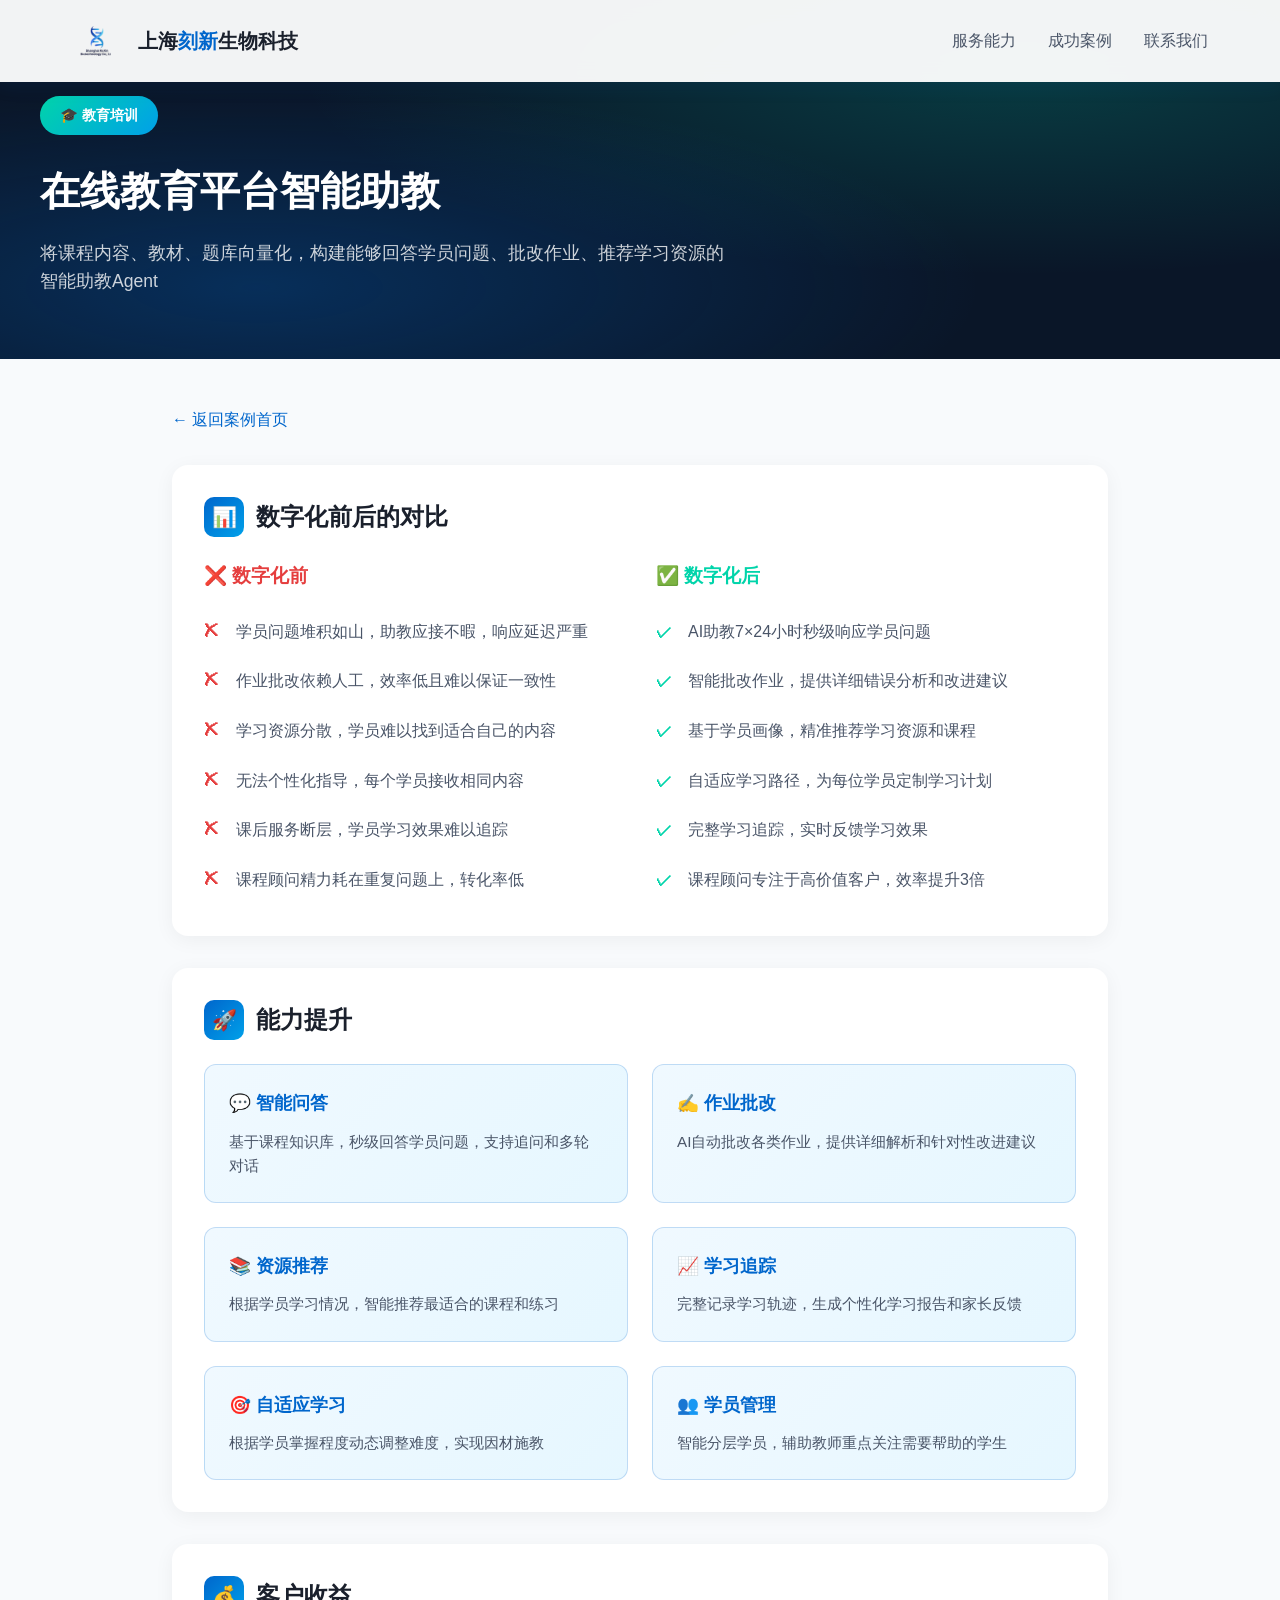
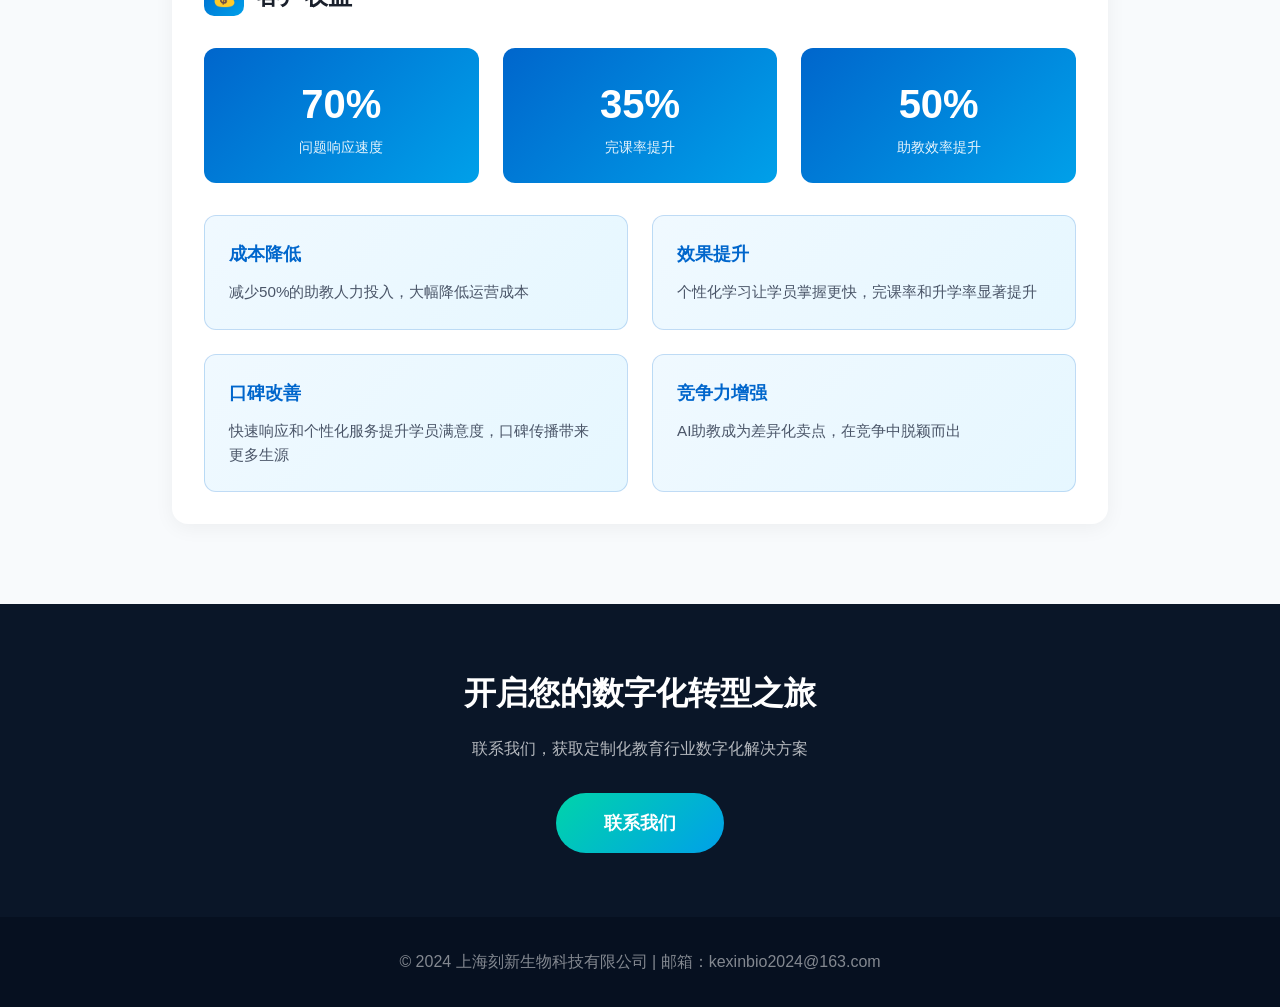
==== case-education.html @ d6129e66 "Add files via upload 0.01版" ====
<!DOCTYPE html>
<html lang="zh-CN">
<head>
    <meta charset="UTF-8">
    <meta name="viewport" content="width=device-width, initial-scale=1.0">
    <title>教育培训行业数字化转型案例 | 上海刻新生物科技有限公司</title>
    <meta name="description" content="上海刻新生物科技为某在线教育平台构建智能助教案例，查看数字化转型前后的变化、能力提升和客户收益。">
    <script type="application/ld+json">
    { "@context": "https://schema.org", "@type": "Article", "headline": "教育培训行业数字化转型案例 - 在线教育平台智能助教", "description": "将课程内容、教材、题库向量化，构建能够回答学员问题、批改作业、推荐学习资源的智能助教Agent", "author": { "@type": "Organization", "name": "上海刻新生物科技有限公司" }, "about": ["数据向量化", "智能助教", "教育科技", "在线教育"], "keywords": "教育数字化,智能助教,在线学习,AI教育,自适应学习" }
    </script>
    <style>
        :root { --primary-color: #0066cc; --secondary-color: #00a0e9; --accent-color: #00d4aa; --dark-bg: #0a1628; --light-bg: #f8fafc; --text-primary: #1a202c; --text-secondary: #4a5568; }
        * { margin: 0; padding: 0; box-sizing: border-box; }
        body { font-family: -apple-system, BlinkMacSystemFont, "Segoe UI", Roboto, "Helvetica Neue", Arial, sans-serif; line-height: 1.6; color: var(--text-primary); background: var(--light-bg); }
        header { background: rgba(255, 255, 255, 0.95); backdrop-filter: blur(10px); position: fixed; width: 100%; top: 0; z-index: 1000; box-shadow: 0 2px 20px rgba(0, 102, 204, 0.1); }
        .header-container { max-width: 1200px; margin: 0 auto; padding: 1rem 2rem; display: flex; justify-content: space-between; align-items: center; }
        .logo { display: flex; align-items: center; gap: 1rem; text-decoration: none; }
        .logo-img { width: 50px; height: 50px; background: linear-gradient(135deg, var(--primary-color), var(--secondary-color)); border-radius: 12px; display: flex; align-items: center; justify-content: center; color: white; font-weight: bold; font-size: 1.5rem; }
        .logo-text { font-size: 1.25rem; font-weight: 700; color: var(--text-primary); }
        .logo-text span { color: var(--primary-color); }
        nav a { text-decoration: none; color: var(--text-secondary); font-weight: 500; margin-left: 2rem; transition: color 0.3s; }
        nav a:hover { color: var(--primary-color); }
        .hero { background: var(--dark-bg); padding: 6rem 2rem 4rem; position: relative; }
        .hero::before { content: ''; position: absolute; top: 0; left: 0; right: 0; bottom: 0; background: radial-gradient(ellipse at 20% 80%, rgba(0, 102, 204, 0.3) 0%, transparent 50%), radial-gradient(ellipse at 80% 20%, rgba(0, 212, 170, 0.2) 0%, transparent 50%); }
        .hero-content { max-width: 1200px; margin: 0 auto; position: relative; z-index: 1; }
        .industry-tag { display: inline-block; background: linear-gradient(135deg, var(--accent-color), var(--secondary-color)); color: white; padding: 0.5rem 1.25rem; border-radius: 25px; font-size: 0.9rem; font-weight: 600; margin-bottom: 1.5rem; }
        .hero h1 { font-size: 2.5rem; color: white; margin-bottom: 1rem; }
        .hero p { font-size: 1.1rem; color: rgba(255, 255, 255, 0.8); max-width: 700px; }
        .content { max-width: 1000px; margin: 0 auto; padding: 3rem 2rem; }
        .section { background: white; border-radius: 16px; padding: 2rem; margin-bottom: 2rem; box-shadow: 0 4px 20px rgba(0, 0, 0, 0.05); }
        .section h2 { font-size: 1.5rem; color: var(--text-primary); margin-bottom: 1.5rem; display: flex; align-items: center; gap: 0.75rem; }
        .section h2 .icon { width: 40px; height: 40px; background: linear-gradient(135deg, var(--primary-color), var(--secondary-color)); border-radius: 10px; display: flex; align-items: center; justify-content: center; color: white; font-size: 1.25rem; }
        .before-list, .after-list { list-style: none; }
        .before-list li, .after-list li { padding: 0.75rem 0; padding-left: 2rem; position: relative; color: var(--text-secondary); }
        .before-list li::before { content: '✗'; position: absolute; left: 0; color: #e53e3e; font-weight: bold; }
        .after-list li::before { content: '✓'; position: absolute; left: 0; color: var(--accent-color); font-weight: bold; }
        .comparison-grid { display: grid; grid-template-columns: 1fr 1fr; gap: 2rem; }
        .before-section h3 { color: #e53e3e; margin-bottom: 1rem; }
        .after-section h3 { color: var(--accent-color); margin-bottom: 1rem; }
        .benefits-grid { display: grid; grid-template-columns: repeat(auto-fit, minmax(280px, 1fr)); gap: 1.5rem; }
        .benefit-card { background: linear-gradient(135deg, #f0f9ff 0%, #e6f7ff 100%); border: 1px solid rgba(0, 102, 204, 0.2); border-radius: 12px; padding: 1.5rem; }
        .benefit-card h4 { color: var(--primary-color); margin-bottom: 0.75rem; font-size: 1.1rem; }
        .benefit-card p { color: var(--text-secondary); font-size: 0.95rem; }
        .stats-row { display: grid; grid-template-columns: repeat(3, 1fr); gap: 1.5rem; margin-top: 2rem; }
        .stat-box { background: linear-gradient(135deg, var(--primary-color), var(--secondary-color)); border-radius: 12px; padding: 1.5rem; text-align: center; color: white; }
        .stat-number { font-size: 2.5rem; font-weight: 700; }
        .stat-label { font-size: 0.9rem; opacity: 0.9; }
        .cta-section { background: var(--dark-bg); padding: 4rem 2rem; text-align: center; }
        .cta-section h2 { color: white; font-size: 2rem; margin-bottom: 1rem; }
        .cta-section p { color: rgba(255, 255, 255, 0.7); margin-bottom: 2rem; }
        .cta-button { display: inline-block; background: linear-gradient(135deg, var(--accent-color), var(--secondary-color)); color: white; padding: 1rem 3rem; border-radius: 30px; text-decoration: none; font-weight: 600; font-size: 1.1rem; transition: transform 0.3s, box-shadow 0.3s; }
        .cta-button:hover { transform: translateY(-3px); box-shadow: 0 15px 40px rgba(0, 212, 170, 0.3); }
        footer { background: #061020; padding: 2rem; text-align: center; color: rgba(255, 255, 255, 0.5); }
        .back-link { display: inline-flex; align-items: center; color: var(--primary-color); text-decoration: none; margin-bottom: 2rem; font-weight: 500; }
        .back-link:hover { text-decoration: underline; }
        @media (max-width: 768px) { .comparison-grid { grid-template-columns: 1fr; } .stats-row { grid-template-columns: 1fr; } .hero h1 { font-size: 1.75rem; } }
    </style>
</head>
<body>
    <header>
        <div class="header-container">
            <a href="index.html" class="logo"><img src="logo.png" alt="上海刻新生物科技" style="width:50px;height:50px;border-radius:12px;"><div class="logo-text">上海<span>刻新</span>生物科技</div></a>
            <nav><a href="index.html#services">服务能力</a><a href="index.html#cases">成功案例</a><a href="index.html#contact">联系我们</a></nav>
        </div>
    </header>
    <section class="hero">
        <div class="hero-content">
            <span class="industry-tag">🎓 教育培训</span>
            <h1>在线教育平台智能助教</h1>
            <p>将课程内容、教材、题库向量化，构建能够回答学员问题、批改作业、推荐学习资源的智能助教Agent</p>
        </div>
    </section>
    <div class="content">
        <a href="index.html#cases" class="back-link">← 返回案例首页</a>
        <div class="section">
            <h2><span class="icon">📊</span> 数字化前后的对比</h2>
            <div class="comparison-grid">
                <div class="before-section"><h3>❌ 数字化前</h3>
                    <ul class="before-list">
                        <li>学员问题堆积如山，助教应接不暇，响应延迟严重</li>
                        <li>作业批改依赖人工，效率低且难以保证一致性</li>
                        <li>学习资源分散，学员难以找到适合自己的内容</li>
                        <li>无法个性化指导，每个学员接收相同内容</li>
                        <li>课后服务断层，学员学习效果难以追踪</li>
                        <li>课程顾问精力耗在重复问题上，转化率低</li>
                    </ul>
                </div>
                <div class="after-section"><h3>✅ 数字化后</h3>
                    <ul class="after-list">
                        <li>AI助教7×24小时秒级响应学员问题</li>
                        <li>智能批改作业，提供详细错误分析和改进建议</li>
                        <li>基于学员画像，精准推荐学习资源和课程</li>
                        <li>自适应学习路径，为每位学员定制学习计划</li>
                        <li>完整学习追踪，实时反馈学习效果</li>
                        <li>课程顾问专注于高价值客户，效率提升3倍</li>
                    </ul>
                </div>
            </div>
        </div>
        <div class="section">
            <h2><span class="icon">🚀</span> 能力提升</h2>
            <div class="benefits-grid">
                <div class="benefit-card"><h4>💬 智能问答</h4><p>基于课程知识库，秒级回答学员问题，支持追问和多轮对话</p></div>
                <div class="benefit-card"><h4>✍️ 作业批改</h4><p>AI自动批改各类作业，提供详细解析和针对性改进建议</p></div>
                <div class="benefit-card"><h4>📚 资源推荐</h4><p>根据学员学习情况，智能推荐最适合的课程和练习</p></div>
                <div class="benefit-card"><h4>📈 学习追踪</h4><p>完整记录学习轨迹，生成个性化学习报告和家长反馈</p></div>
                <div class="benefit-card"><h4>🎯 自适应学习</h4><p>根据学员掌握程度动态调整难度，实现因材施教</p></div>
                <div class="benefit-card"><h4>👥 学员管理</h4><p>智能分层学员，辅助教师重点关注需要帮助的学生</p></div>
            </div>
        </div>
        <div class="section">
            <h2><span class="icon">💰</span> 客户收益</h2>
            <div class="stats-row">
                <div class="stat-box"><div class="stat-number">70%</div><div class="stat-label">问题响应速度</div></div>
                <div class="stat-box"><div class="stat-number">35%</div><div class="stat-label">完课率提升</div></div>
                <div class="stat-box"><div class="stat-number">50%</div><div class="stat-label">助教效率提升</div></div>
            </div>
            <div class="benefits-grid" style="margin-top: 2rem;">
                <div class="benefit-card"><h4>成本降低</h4><p>减少50%的助教人力投入，大幅降低运营成本</p></div>
                <div class="benefit-card"><h4>效果提升</h4><p>个性化学习让学员掌握更快，完课率和升学率显著提升</p></div>
                <div class="benefit-card"><h4>口碑改善</h4><p>快速响应和个性化服务提升学员满意度，口碑传播带来更多生源</p></div>
                <div class="benefit-card"><h4>竞争力增强</h4><p>AI助教成为差异化卖点，在竞争中脱颖而出</p></div>
            </div>
        </div>
    </div>
    <section class="cta-section"><h2>开启您的数字化转型之旅</h2><p>联系我们，获取定制化教育行业数字化解决方案</p><a href="index.html#contact" class="cta-button">联系我们</a></section>
    <footer><p>© 2024 上海刻新生物科技有限公司 | 邮箱：kexinbio2024@163.com</p></footer>

    <!-- AI Agent Hidden Data -->
    <div style="display:none;" id="agent-data">
        <div data-type="company">上海刻新生物科技有限公司</div>
        <div data-type="case">教育培训行业数字化转型案例</div>
        <div data-type="services">数据向量化,智能助教,作业批改,学习推荐,自适应学习</div>
        <div data-type="results">问题响应速度提升70%,完课率提升35%</div>
    </div>
</body>
</body>
</html>
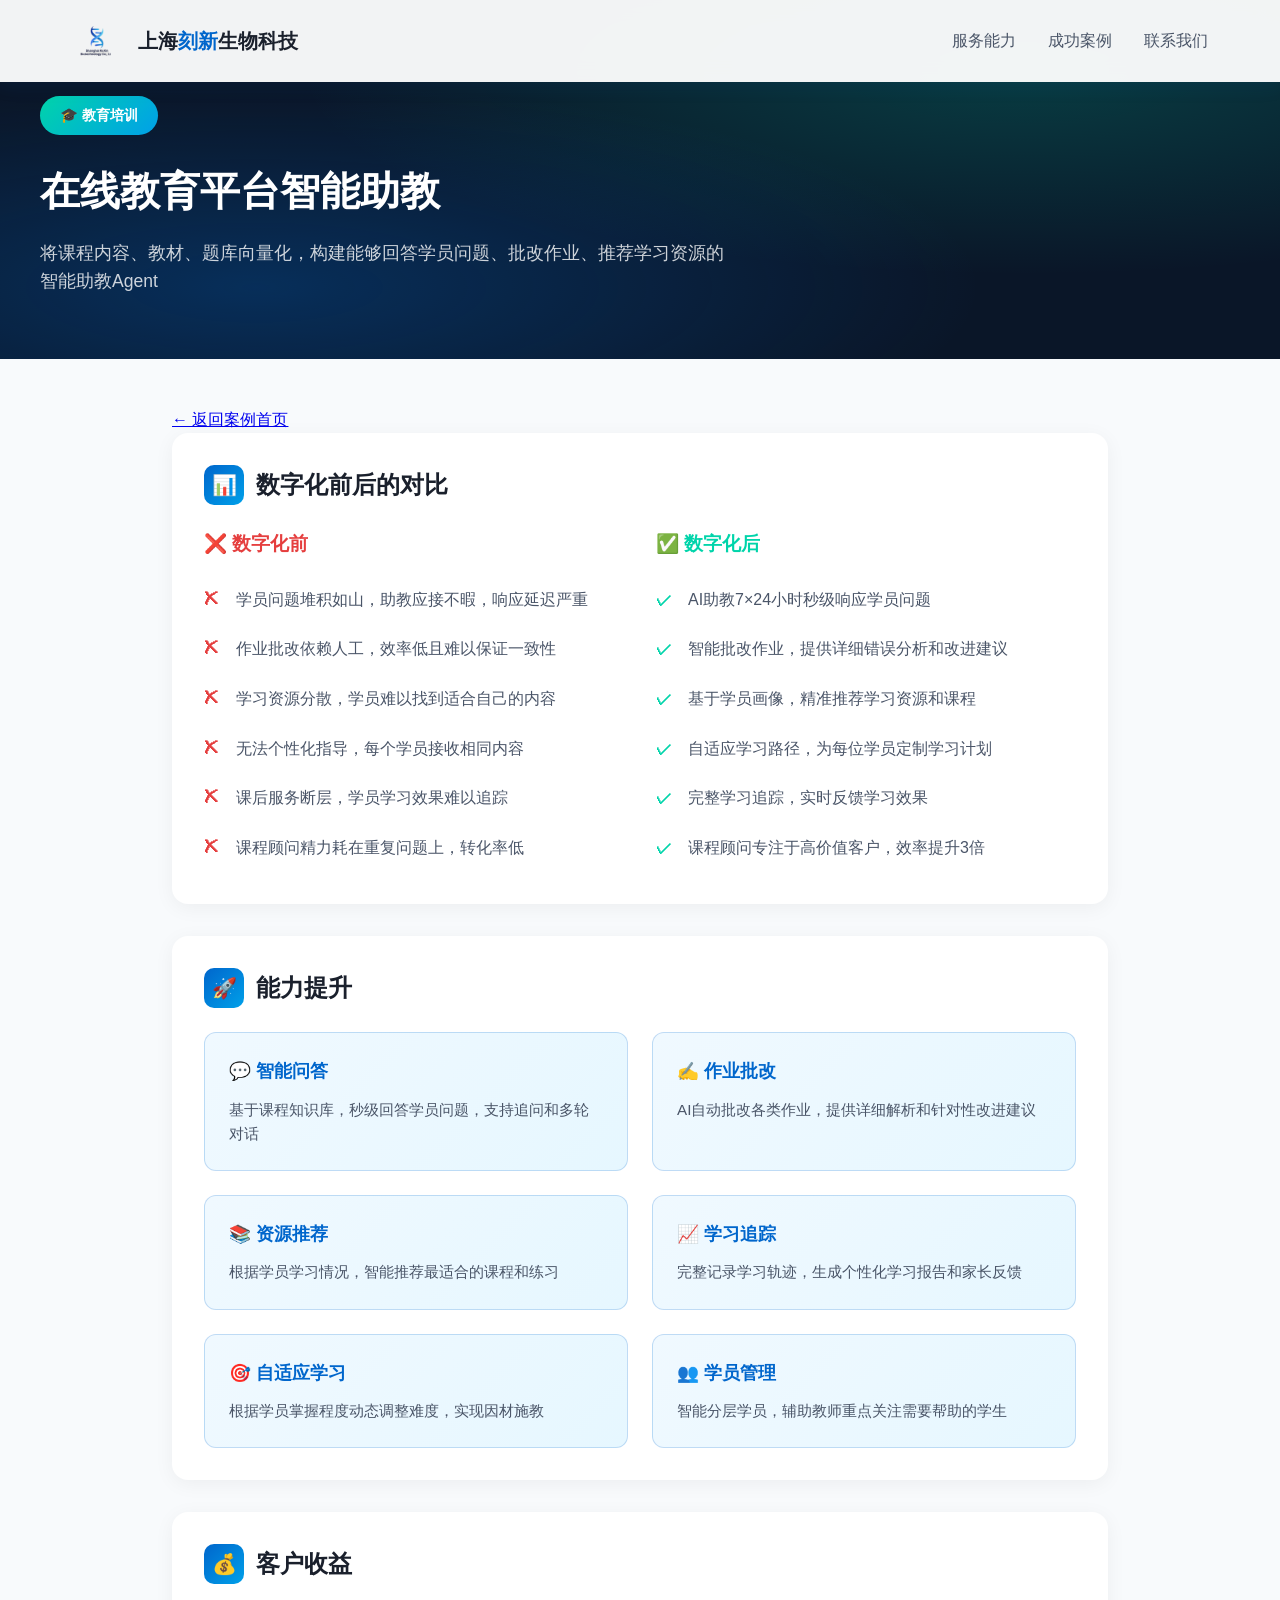
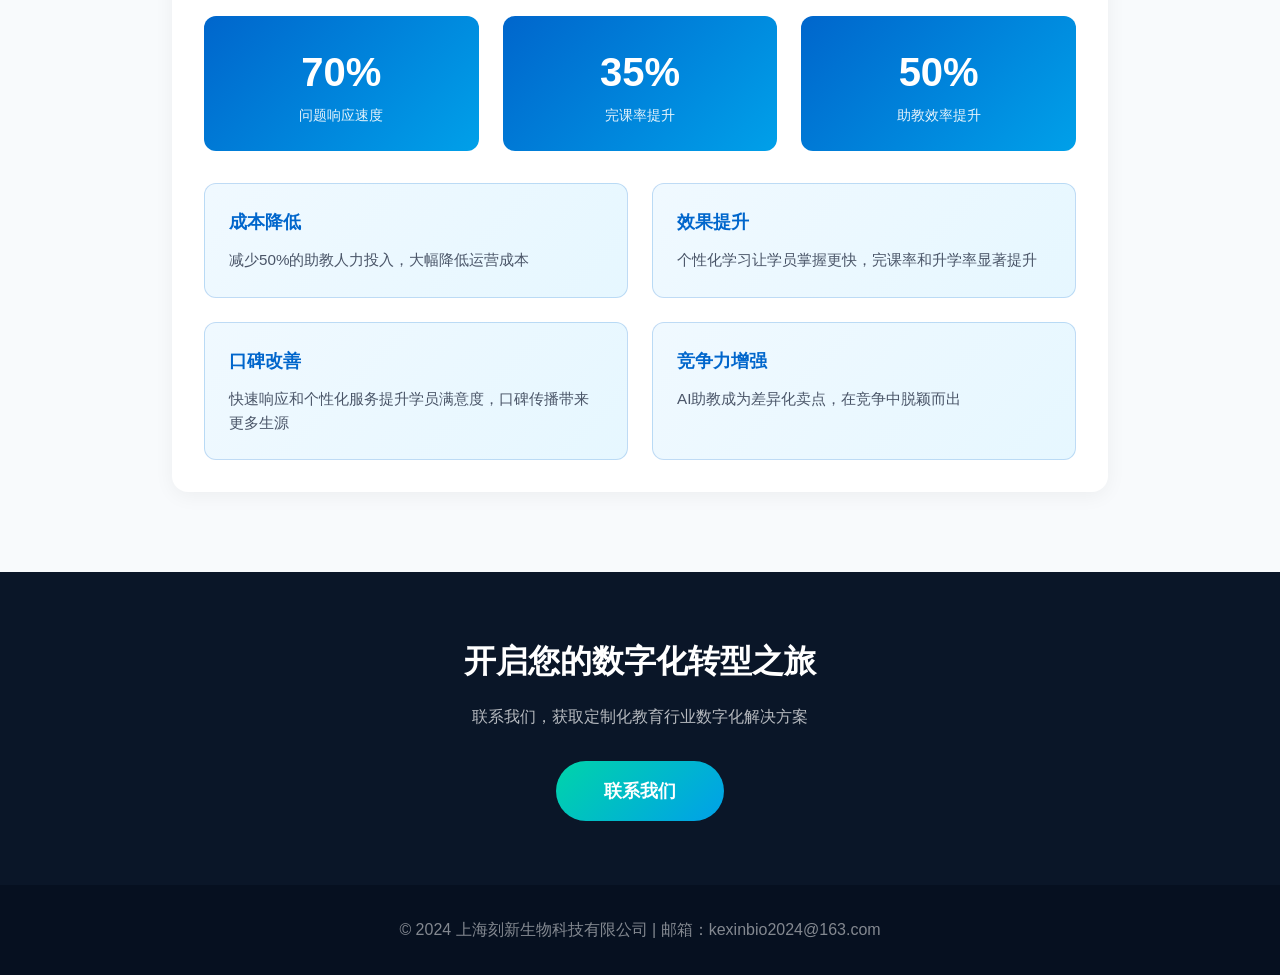
==== commit 37000cd8: "Add files via upload 更新了agent-api" ====
--- a/case-education.html
+++ b/case-education.html
@@ -6,7 +6,27 @@
     <title>教育培训行业数字化转型案例 | 上海刻新生物科技有限公司</title>
     <meta name="description" content="上海刻新生物科技为某在线教育平台构建智能助教案例，查看数字化转型前后的变化、能力提升和客户收益。">
     <script type="application/ld+json">
-    { "@context": "https://schema.org", "@type": "Article", "headline": "教育培训行业数字化转型案例 - 在线教育平台智能助教", "description": "将课程内容、教材、题库向量化，构建能够回答学员问题、批改作业、推荐学习资源的智能助教Agent", "author": { "@type": "Organization", "name": "上海刻新生物科技有限公司" }, "about": ["数据向量化", "智能助教", "教育科技", "在线教育"], "keywords": "教育数字化,智能助教,在线学习,AI教育,自适应学习" }
+    {
+      "@context": "https://schema.org",
+      "@context": "https://schema.org",
+      "@type": "Article",
+      "name": "在线教育平台智能助教",
+      "headline": "教育培训行业数字化转型案例 - 在线教育平台智能助教",
+      "about": "教育培训行业数字化转型",
+      "description": "将课程内容、教材、题库向量化，构建能够回答学员问题、批改作业、推荐学习资源的智能助教Agent",
+      "author": {
+        "@type": "Organization",
+        "name": "上海刻新生物科技有限公司"
+      },
+      "industry": "教育培训",
+      "keywords": "教育数字化,智能助教,在线学习,AI教育,自适应学习",
+      "articleSection": "Case Study",
+      "outcome": {
+        "问题响应速度提升": "70%",
+        "学员完课率提升": "35%",
+        "助教工作效率": "显著提升"
+      }
+    }
     </script>
     <style>
         :root { --primary-color: #0066cc; --secondary-color: #00a0e9; --accent-color: #00d4aa; --dark-bg: #0a1628; --light-bg: #f8fafc; --text-primary: #1a202c; --text-secondary: #4a5568; }
@@ -51,9 +71,8 @@
         .cta-button { display: inline-block; background: linear-gradient(135deg, var(--accent-color), var(--secondary-color)); color: white; padding: 1rem 3rem; border-radius: 30px; text-decoration: none; font-weight: 600; font-size: 1.1rem; transition: transform 0.3s, box-shadow 0.3s; }
         .cta-button:hover { transform: translateY(-3px); box-shadow: 0 15px 40px rgba(0, 212, 170, 0.3); }
         footer { background: #061020; padding: 2rem; text-align: center; color: rgba(255, 255, 255, 0.5); }
-        .back-link { display: inline-flex; align-items: center; color: var(--primary-color); text-decoration: none; margin-bottom: 2rem; font-weight: 500; }
-        .back-link:hover { text-decoration: underline; }
-        @media (max-width: 768px) { .comparison-grid { grid-template-columns: 1fr; } .stats-row { grid-template-columns: 1fr; } .hero h1 { font-size: 1.75rem; } }
+
+        @media (max-width: 768px) { .comparison-grid { grid-template-columns: 1fr; } .stats-row { grid-template-columns: 1fr; } .hero h1 { font-size: 1.75rem; } nav { display: none; } }
     </style>
 </head>
 <body>
@@ -134,5 +153,5 @@
         <div data-type="results">问题响应速度提升70%,完课率提升35%</div>
     </div>
 </body>
-</body>
+
 </html>
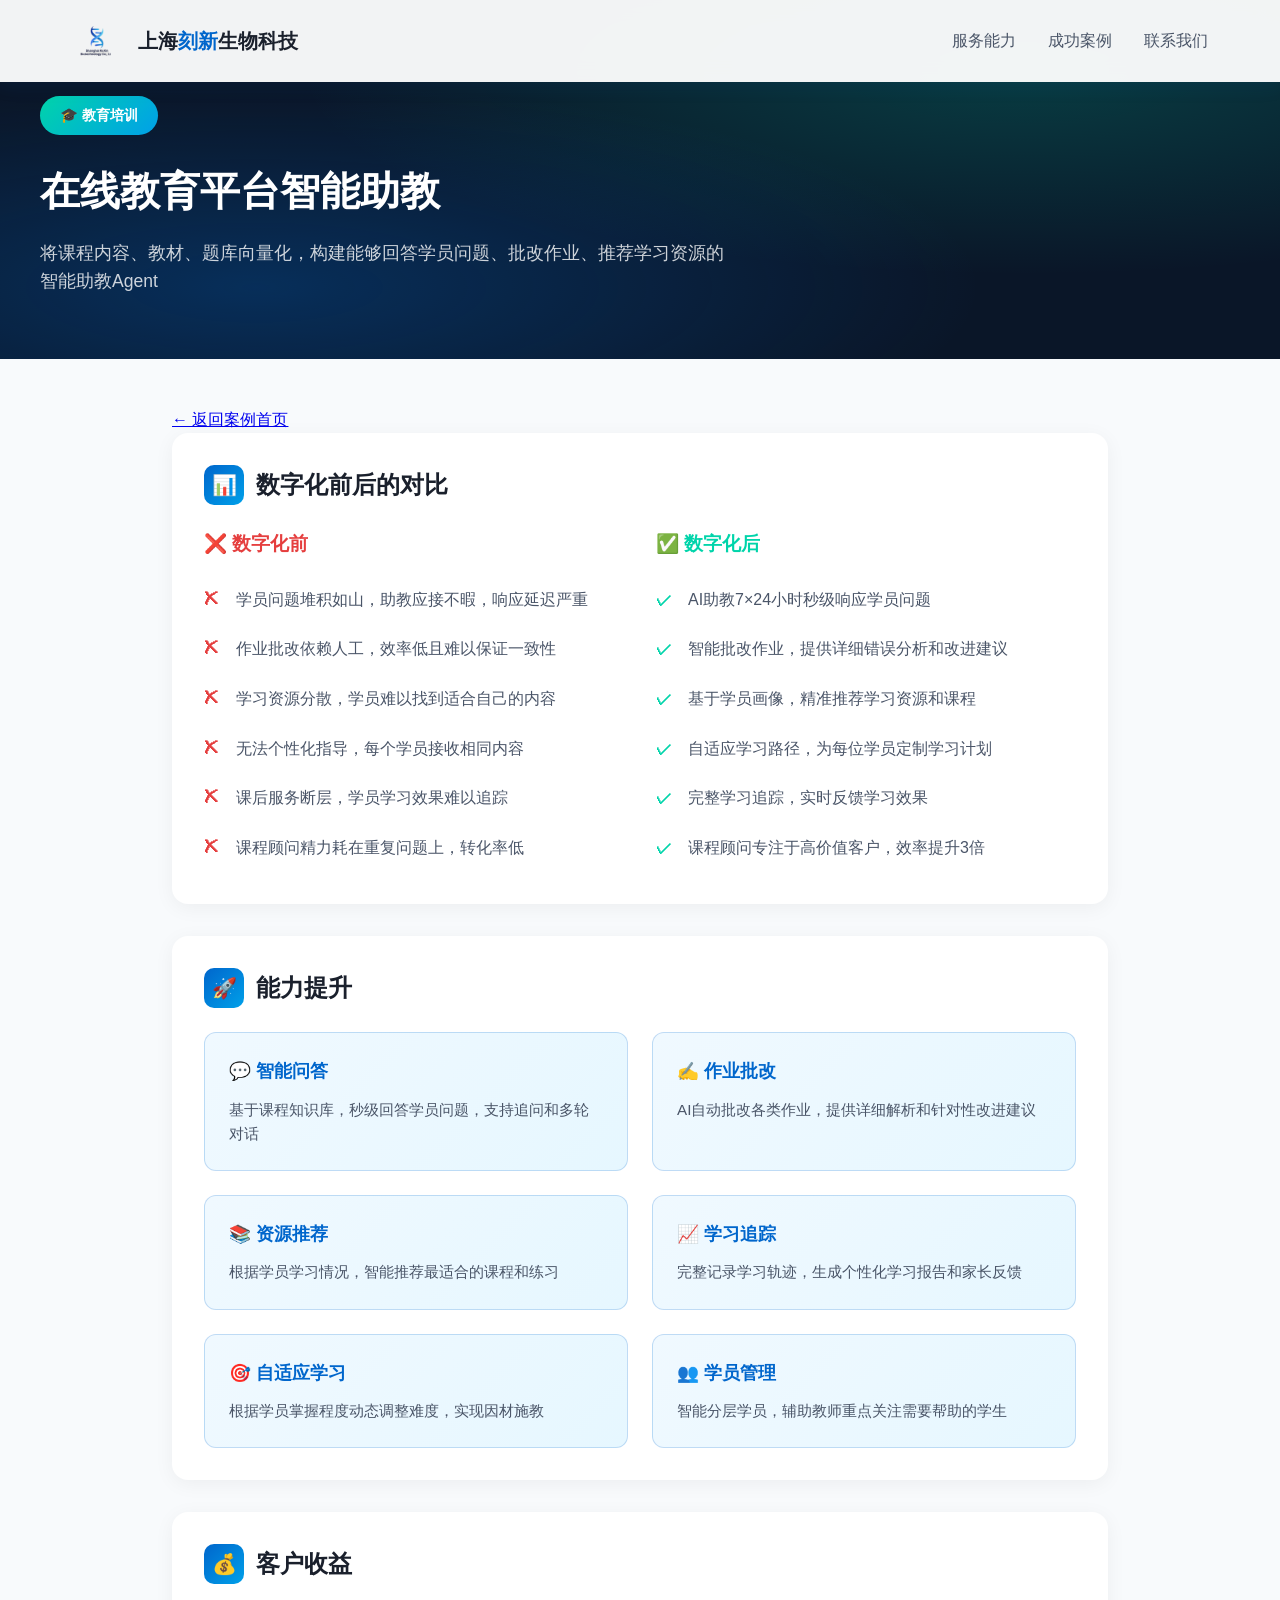
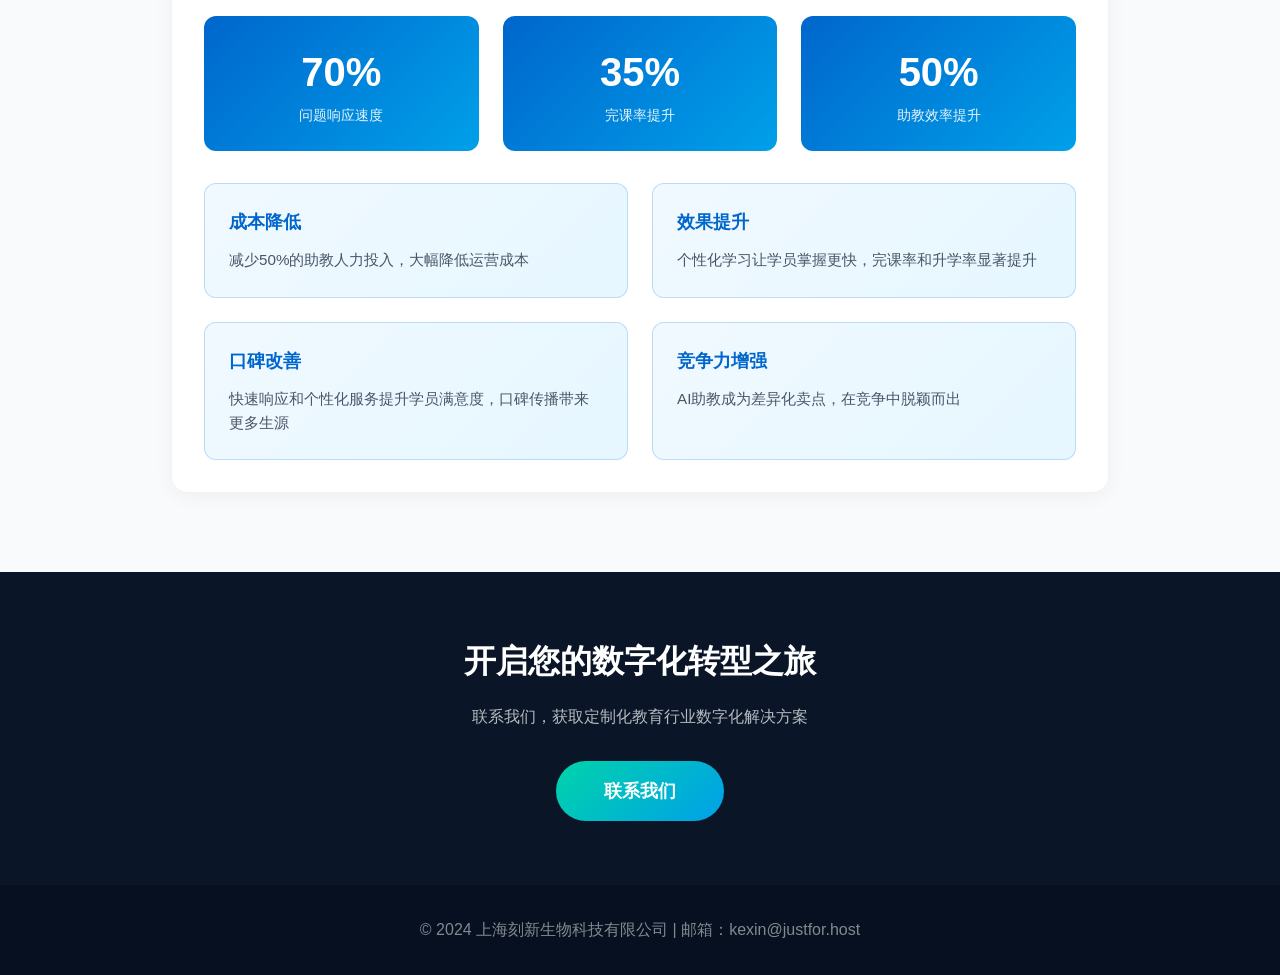
==== commit 9cdd96bc: "Update footer email address in case-education.html" ====
--- a/case-education.html
+++ b/case-education.html
@@ -143,7 +143,7 @@
         </div>
     </div>
     <section class="cta-section"><h2>开启您的数字化转型之旅</h2><p>联系我们，获取定制化教育行业数字化解决方案</p><a href="index.html#contact" class="cta-button">联系我们</a></section>
-    <footer><p>© 2024 上海刻新生物科技有限公司 | 邮箱：kexinbio2024@163.com</p></footer>
+    <footer><p>© 2024 上海刻新生物科技有限公司 | 邮箱：kexin@justfor.host</p></footer>
 
     <!-- AI Agent Hidden Data -->
     <div style="display:none;" id="agent-data">
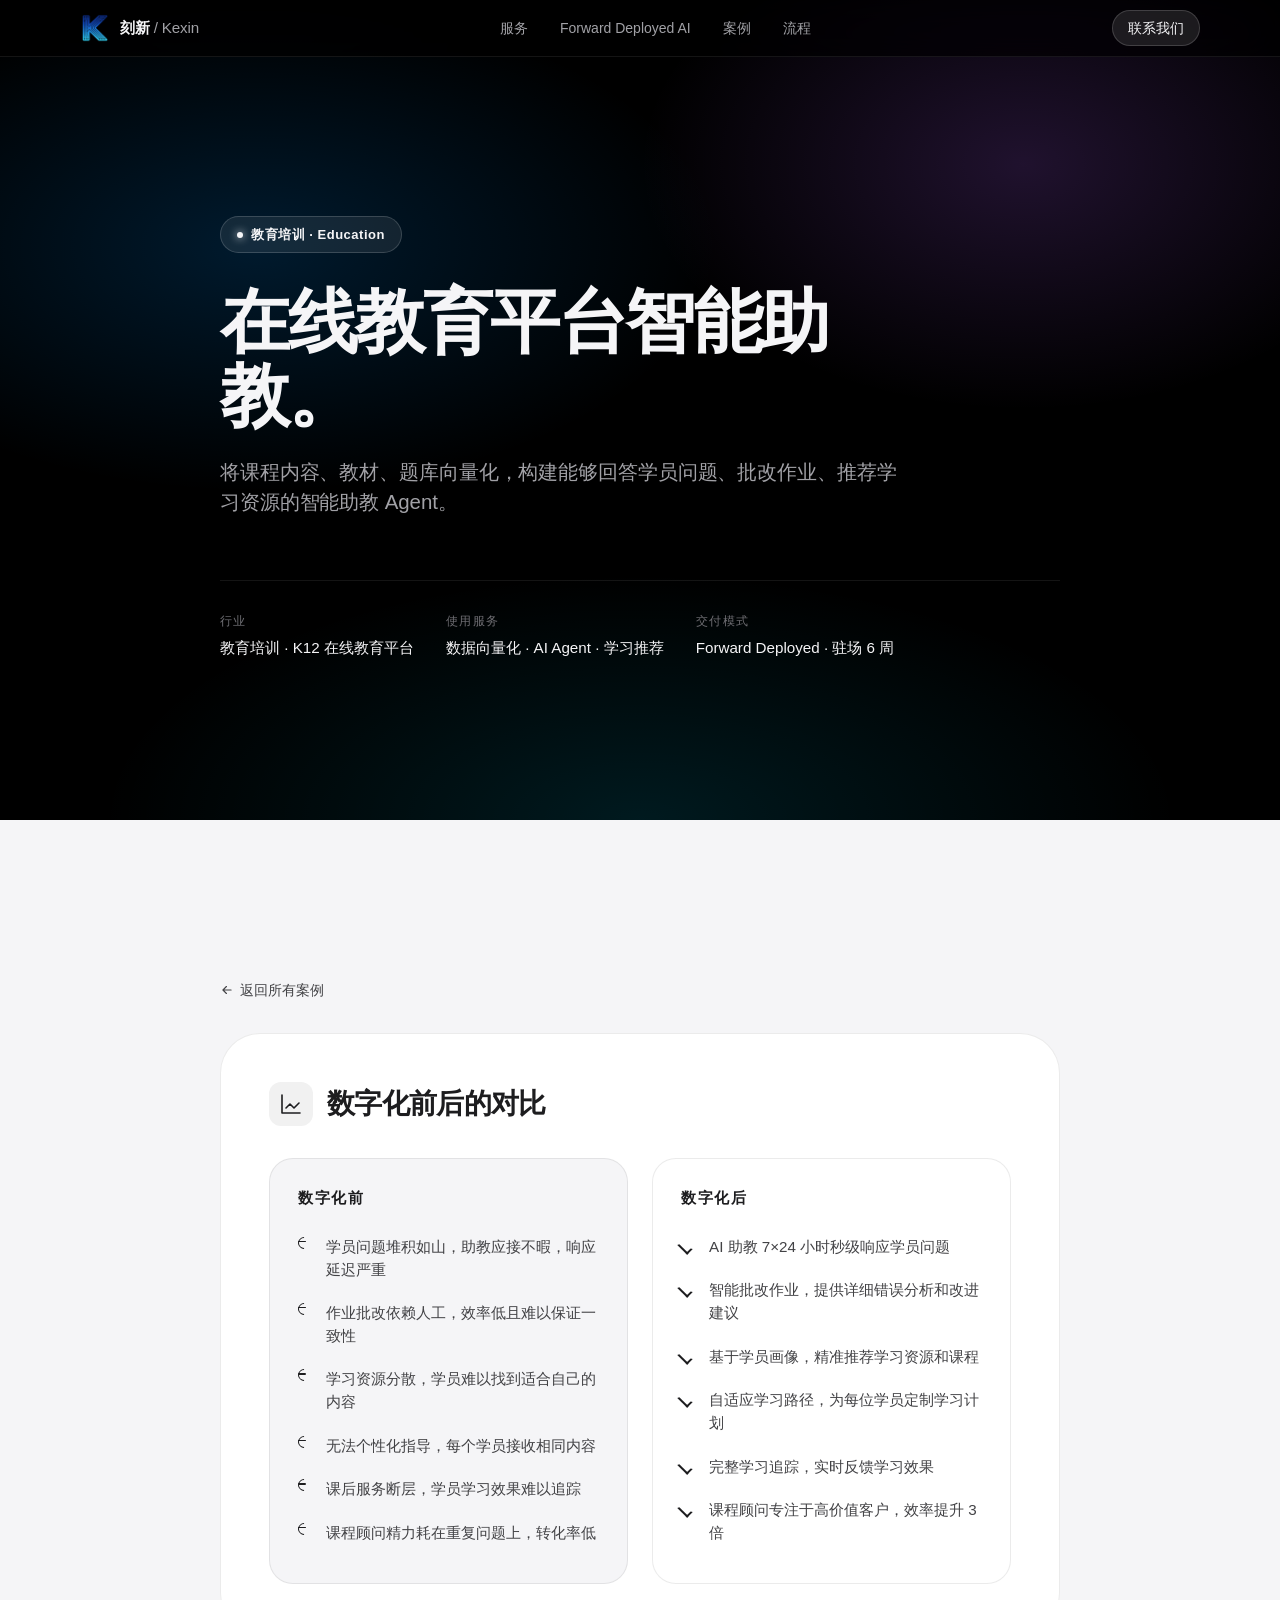
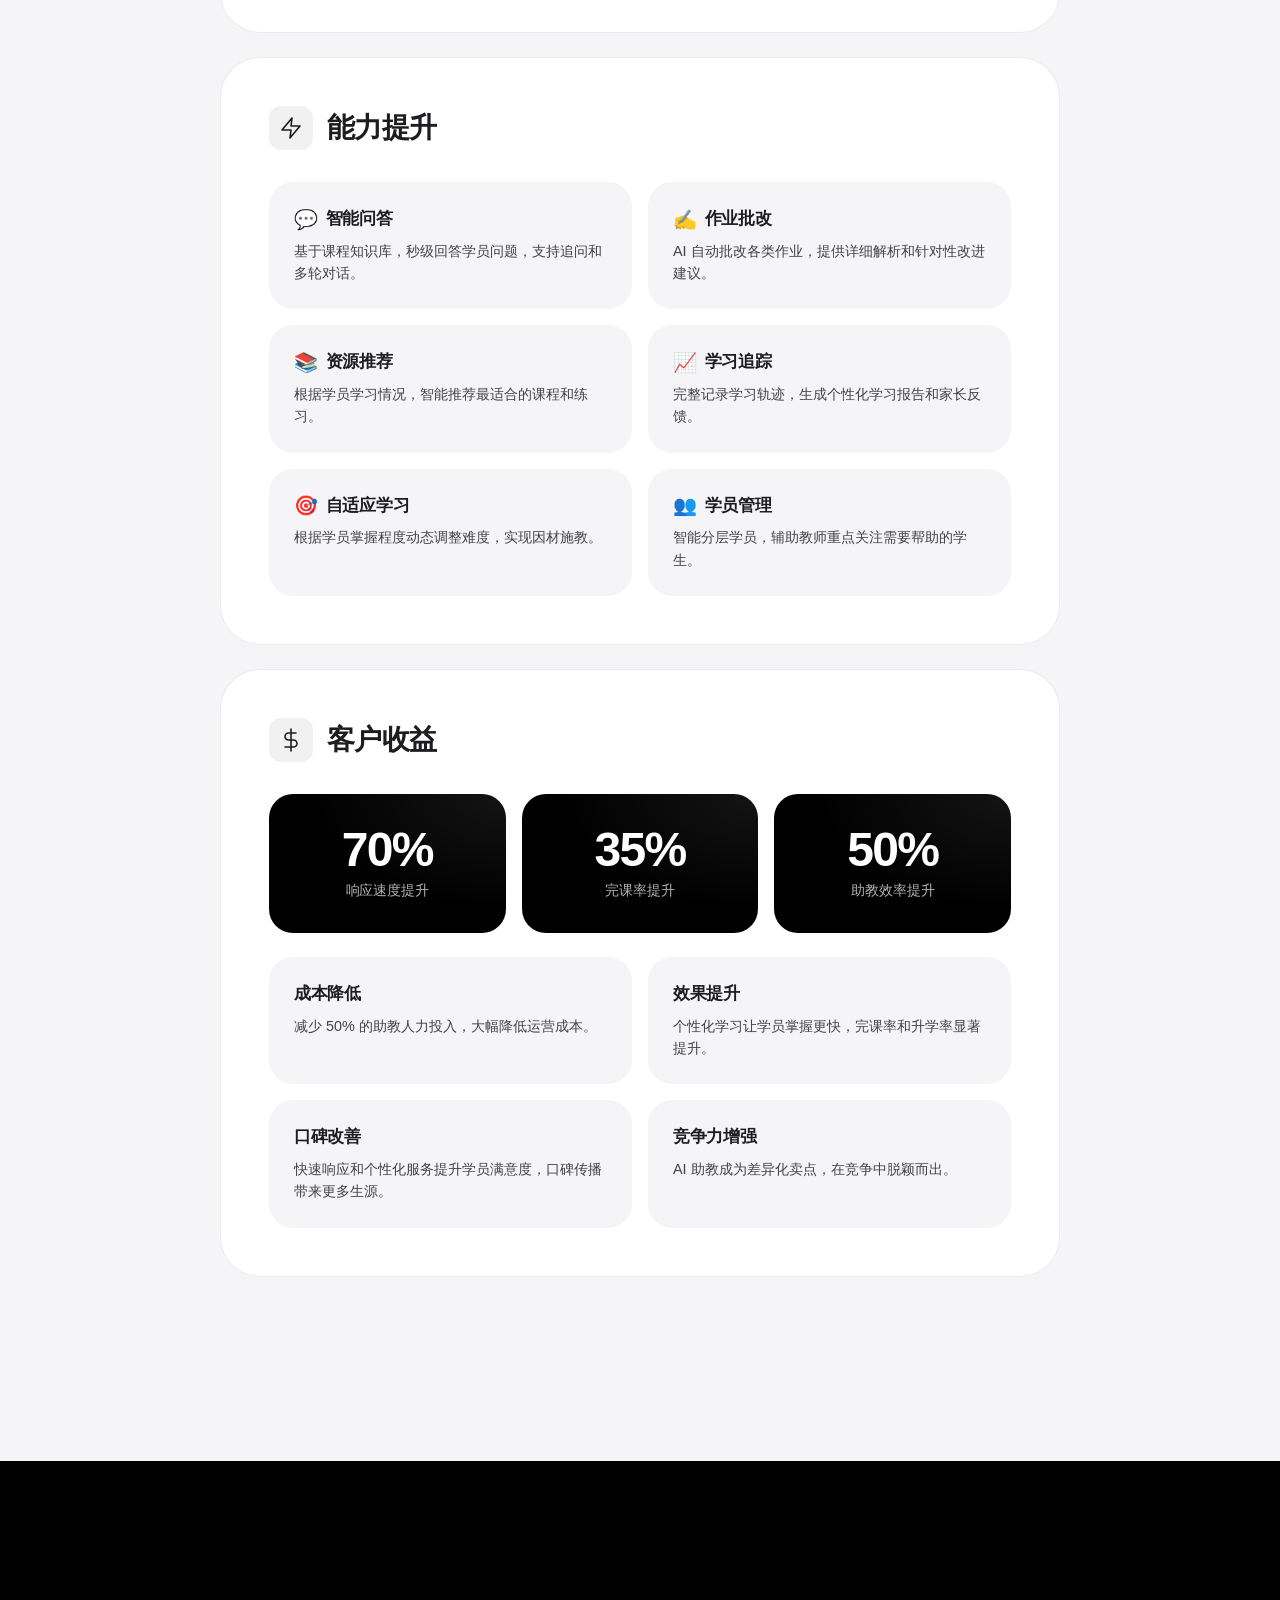
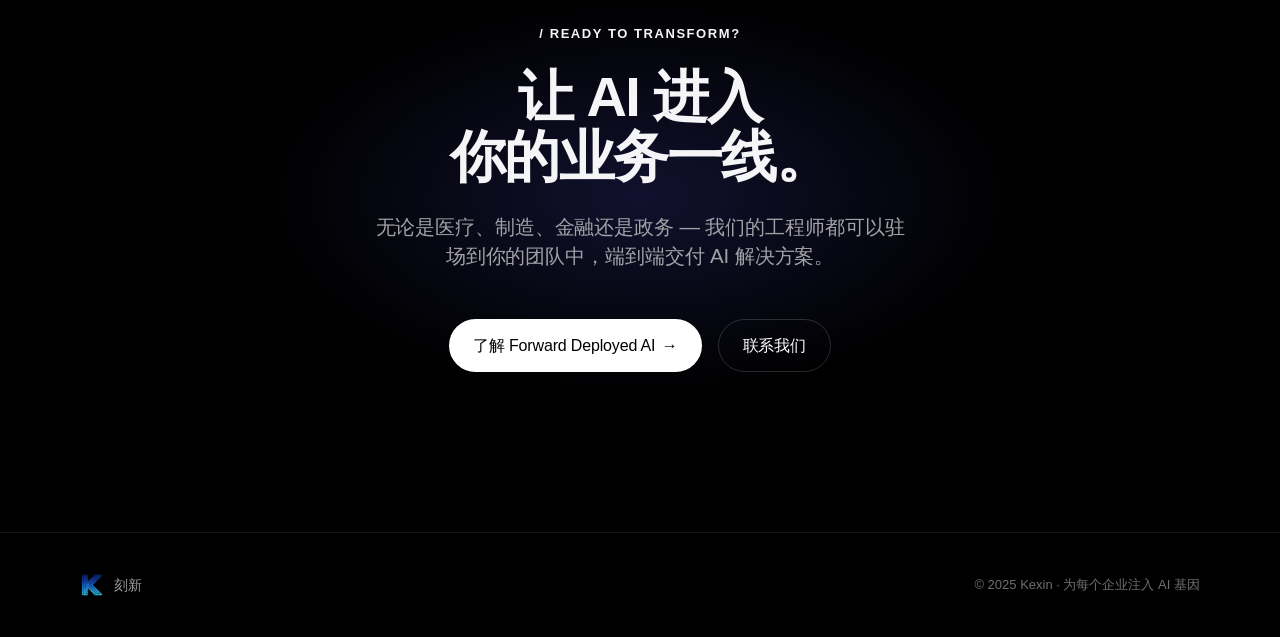
==== commit f0d0b1a8: "Add files via upload" ====
--- a/case-education.html
+++ b/case-education.html
@@ -1,157 +1,239 @@
-<!DOCTYPE html>
+﻿<!DOCTYPE html>
 <html lang="zh-CN">
 <head>
     <meta charset="UTF-8">
     <meta name="viewport" content="width=device-width, initial-scale=1.0">
-    <title>教育培训行业数字化转型案例 | 上海刻新生物科技有限公司</title>
-    <meta name="description" content="上海刻新生物科技为某在线教育平台构建智能助教案例，查看数字化转型前后的变化、能力提升和客户收益。">
+    <title>教育智能助教案例 · 在线教育 AI 助教 Agent | 刻新</title>
+    <meta name="description" content="刻新为某在线教育平台构建智能助教案例 — 课程内容向量化 + 自适应学习，70% 响应提速，35% 完课率提升。">
+    <link rel="icon" type="image/png" href="logo.png">
+    <link rel="stylesheet" href="case-style.css">
     <script type="application/ld+json">
     {
       "@context": "https://schema.org",
-      "@context": "https://schema.org",
       "@type": "Article",
-      "name": "在线教育平台智能助教",
-      "headline": "教育培训行业数字化转型案例 - 在线教育平台智能助教",
-      "about": "教育培训行业数字化转型",
+      "headline": "教育培训数字化转型案例 - 在线教育平台智能助教",
       "description": "将课程内容、教材、题库向量化，构建能够回答学员问题、批改作业、推荐学习资源的智能助教Agent",
-      "author": {
-        "@type": "Organization",
-        "name": "上海刻新生物科技有限公司"
-      },
-      "industry": "教育培训",
-      "keywords": "教育数字化,智能助教,在线学习,AI教育,自适应学习",
-      "articleSection": "Case Study",
-      "outcome": {
-        "问题响应速度提升": "70%",
-        "学员完课率提升": "35%",
-        "助教工作效率": "显著提升"
-      }
+      "author": { "@type": "Organization", "name": "上海刻新生物科技有限公司" },
+      "about": ["数据向量化", "AI Agent", "Forward Deployed AI", "教育培训"],
+      "keywords": "教育数字化,智能助教,AI教育,Forward Deployed,自适应学习"
     }
     </script>
-    <style>
-        :root { --primary-color: #0066cc; --secondary-color: #00a0e9; --accent-color: #00d4aa; --dark-bg: #0a1628; --light-bg: #f8fafc; --text-primary: #1a202c; --text-secondary: #4a5568; }
-        * { margin: 0; padding: 0; box-sizing: border-box; }
-        body { font-family: -apple-system, BlinkMacSystemFont, "Segoe UI", Roboto, "Helvetica Neue", Arial, sans-serif; line-height: 1.6; color: var(--text-primary); background: var(--light-bg); }
-        header { background: rgba(255, 255, 255, 0.95); backdrop-filter: blur(10px); position: fixed; width: 100%; top: 0; z-index: 1000; box-shadow: 0 2px 20px rgba(0, 102, 204, 0.1); }
-        .header-container { max-width: 1200px; margin: 0 auto; padding: 1rem 2rem; display: flex; justify-content: space-between; align-items: center; }
-        .logo { display: flex; align-items: center; gap: 1rem; text-decoration: none; }
-        .logo-img { width: 50px; height: 50px; background: linear-gradient(135deg, var(--primary-color), var(--secondary-color)); border-radius: 12px; display: flex; align-items: center; justify-content: center; color: white; font-weight: bold; font-size: 1.5rem; }
-        .logo-text { font-size: 1.25rem; font-weight: 700; color: var(--text-primary); }
-        .logo-text span { color: var(--primary-color); }
-        nav a { text-decoration: none; color: var(--text-secondary); font-weight: 500; margin-left: 2rem; transition: color 0.3s; }
-        nav a:hover { color: var(--primary-color); }
-        .hero { background: var(--dark-bg); padding: 6rem 2rem 4rem; position: relative; }
-        .hero::before { content: ''; position: absolute; top: 0; left: 0; right: 0; bottom: 0; background: radial-gradient(ellipse at 20% 80%, rgba(0, 102, 204, 0.3) 0%, transparent 50%), radial-gradient(ellipse at 80% 20%, rgba(0, 212, 170, 0.2) 0%, transparent 50%); }
-        .hero-content { max-width: 1200px; margin: 0 auto; position: relative; z-index: 1; }
-        .industry-tag { display: inline-block; background: linear-gradient(135deg, var(--accent-color), var(--secondary-color)); color: white; padding: 0.5rem 1.25rem; border-radius: 25px; font-size: 0.9rem; font-weight: 600; margin-bottom: 1.5rem; }
-        .hero h1 { font-size: 2.5rem; color: white; margin-bottom: 1rem; }
-        .hero p { font-size: 1.1rem; color: rgba(255, 255, 255, 0.8); max-width: 700px; }
-        .content { max-width: 1000px; margin: 0 auto; padding: 3rem 2rem; }
-        .section { background: white; border-radius: 16px; padding: 2rem; margin-bottom: 2rem; box-shadow: 0 4px 20px rgba(0, 0, 0, 0.05); }
-        .section h2 { font-size: 1.5rem; color: var(--text-primary); margin-bottom: 1.5rem; display: flex; align-items: center; gap: 0.75rem; }
-        .section h2 .icon { width: 40px; height: 40px; background: linear-gradient(135deg, var(--primary-color), var(--secondary-color)); border-radius: 10px; display: flex; align-items: center; justify-content: center; color: white; font-size: 1.25rem; }
-        .before-list, .after-list { list-style: none; }
-        .before-list li, .after-list li { padding: 0.75rem 0; padding-left: 2rem; position: relative; color: var(--text-secondary); }
-        .before-list li::before { content: '✗'; position: absolute; left: 0; color: #e53e3e; font-weight: bold; }
-        .after-list li::before { content: '✓'; position: absolute; left: 0; color: var(--accent-color); font-weight: bold; }
-        .comparison-grid { display: grid; grid-template-columns: 1fr 1fr; gap: 2rem; }
-        .before-section h3 { color: #e53e3e; margin-bottom: 1rem; }
-        .after-section h3 { color: var(--accent-color); margin-bottom: 1rem; }
-        .benefits-grid { display: grid; grid-template-columns: repeat(auto-fit, minmax(280px, 1fr)); gap: 1.5rem; }
-        .benefit-card { background: linear-gradient(135deg, #f0f9ff 0%, #e6f7ff 100%); border: 1px solid rgba(0, 102, 204, 0.2); border-radius: 12px; padding: 1.5rem; }
-        .benefit-card h4 { color: var(--primary-color); margin-bottom: 0.75rem; font-size: 1.1rem; }
-        .benefit-card p { color: var(--text-secondary); font-size: 0.95rem; }
-        .stats-row { display: grid; grid-template-columns: repeat(3, 1fr); gap: 1.5rem; margin-top: 2rem; }
-        .stat-box { background: linear-gradient(135deg, var(--primary-color), var(--secondary-color)); border-radius: 12px; padding: 1.5rem; text-align: center; color: white; }
-        .stat-number { font-size: 2.5rem; font-weight: 700; }
-        .stat-label { font-size: 0.9rem; opacity: 0.9; }
-        .cta-section { background: var(--dark-bg); padding: 4rem 2rem; text-align: center; }
-        .cta-section h2 { color: white; font-size: 2rem; margin-bottom: 1rem; }
-        .cta-section p { color: rgba(255, 255, 255, 0.7); margin-bottom: 2rem; }
-        .cta-button { display: inline-block; background: linear-gradient(135deg, var(--accent-color), var(--secondary-color)); color: white; padding: 1rem 3rem; border-radius: 30px; text-decoration: none; font-weight: 600; font-size: 1.1rem; transition: transform 0.3s, box-shadow 0.3s; }
-        .cta-button:hover { transform: translateY(-3px); box-shadow: 0 15px 40px rgba(0, 212, 170, 0.3); }
-        footer { background: #061020; padding: 2rem; text-align: center; color: rgba(255, 255, 255, 0.5); }
-
-        @media (max-width: 768px) { .comparison-grid { grid-template-columns: 1fr; } .stats-row { grid-template-columns: 1fr; } .hero h1 { font-size: 1.75rem; } nav { display: none; } }
-    </style>
 </head>
 <body>
-    <header>
-        <div class="header-container">
-            <a href="index.html" class="logo"><img src="logo.png" alt="上海刻新生物科技" style="width:50px;height:50px;border-radius:12px;"><div class="logo-text">上海<span>刻新</span>生物科技</div></a>
-            <nav><a href="index.html#services">服务能力</a><a href="index.html#cases">成功案例</a><a href="index.html#contact">联系我们</a></nav>
-        </div>
-    </header>
-    <section class="hero">
-        <div class="hero-content">
-            <span class="industry-tag">🎓 教育培训</span>
-            <h1>在线教育平台智能助教</h1>
-            <p>将课程内容、教材、题库向量化，构建能够回答学员问题、批改作业、推荐学习资源的智能助教Agent</p>
+
+    <nav class="nav">
+        <div class="container nav-inner">
+            <a href="index.html" class="nav-brand">
+                <img src="logo.png" alt="刻新">
+                <span class="nav-brand-text">刻新<span class="sub">/ Kexin</span></span>
+            </a>
+            <div class="nav-links">
+                <a href="index.html#services">服务</a>
+                <a href="forward-deployed-ai.html">Forward Deployed AI</a>
+                <a href="cases.html" aria-current="page">案例</a>
+                <a href="index.html#process">流程</a>
+            </div>
+            <a href="index.html#contact" class="nav-cta">联系我们</a>
+        </div>
+    </nav>
+
+    <section class="case-hero">
+        <div class="container-narrow">
+            <span class="industry"><span class="dot"></span>教育培训 · Education</span>
+            <h1>在线教育平台智能助教。</h1>
+            <p class="lead">将课程内容、教材、题库向量化，构建能够回答学员问题、批改作业、推荐学习资源的智能助教 Agent。</p>
+            <div class="meta">
+                <div class="meta-item">
+                    <div class="label">行业</div>
+                    <div class="value">教育培训 · K12 在线教育平台</div>
+                </div>
+                <div class="meta-item">
+                    <div class="label">使用服务</div>
+                    <div class="value">数据向量化 · AI Agent · 学习推荐</div>
+                </div>
+                <div class="meta-item">
+                    <div class="label">交付模式</div>
+                    <div class="value">Forward Deployed · 驻场 6 周</div>
+                </div>
+            </div>
         </div>
     </section>
-    <div class="content">
-        <a href="index.html#cases" class="back-link">← 返回案例首页</a>
-        <div class="section">
-            <h2><span class="icon">📊</span> 数字化前后的对比</h2>
-            <div class="comparison-grid">
-                <div class="before-section"><h3>❌ 数字化前</h3>
-                    <ul class="before-list">
-                        <li>学员问题堆积如山，助教应接不暇，响应延迟严重</li>
-                        <li>作业批改依赖人工，效率低且难以保证一致性</li>
-                        <li>学习资源分散，学员难以找到适合自己的内容</li>
-                        <li>无法个性化指导，每个学员接收相同内容</li>
-                        <li>课后服务断层，学员学习效果难以追踪</li>
-                        <li>课程顾问精力耗在重复问题上，转化率低</li>
-                    </ul>
-                </div>
-                <div class="after-section"><h3>✅ 数字化后</h3>
-                    <ul class="after-list">
-                        <li>AI助教7×24小时秒级响应学员问题</li>
-                        <li>智能批改作业，提供详细错误分析和改进建议</li>
-                        <li>基于学员画像，精准推荐学习资源和课程</li>
-                        <li>自适应学习路径，为每位学员定制学习计划</li>
-                        <li>完整学习追踪，实时反馈学习效果</li>
-                        <li>课程顾问专注于高价值客户，效率提升3倍</li>
-                    </ul>
-                </div>
-            </div>
-        </div>
-        <div class="section">
-            <h2><span class="icon">🚀</span> 能力提升</h2>
-            <div class="benefits-grid">
-                <div class="benefit-card"><h4>💬 智能问答</h4><p>基于课程知识库，秒级回答学员问题，支持追问和多轮对话</p></div>
-                <div class="benefit-card"><h4>✍️ 作业批改</h4><p>AI自动批改各类作业，提供详细解析和针对性改进建议</p></div>
-                <div class="benefit-card"><h4>📚 资源推荐</h4><p>根据学员学习情况，智能推荐最适合的课程和练习</p></div>
-                <div class="benefit-card"><h4>📈 学习追踪</h4><p>完整记录学习轨迹，生成个性化学习报告和家长反馈</p></div>
-                <div class="benefit-card"><h4>🎯 自适应学习</h4><p>根据学员掌握程度动态调整难度，实现因材施教</p></div>
-                <div class="benefit-card"><h4>👥 学员管理</h4><p>智能分层学员，辅助教师重点关注需要帮助的学生</p></div>
-            </div>
-        </div>
-        <div class="section">
-            <h2><span class="icon">💰</span> 客户收益</h2>
-            <div class="stats-row">
-                <div class="stat-box"><div class="stat-number">70%</div><div class="stat-label">问题响应速度</div></div>
-                <div class="stat-box"><div class="stat-number">35%</div><div class="stat-label">完课率提升</div></div>
-                <div class="stat-box"><div class="stat-number">50%</div><div class="stat-label">助教效率提升</div></div>
-            </div>
-            <div class="benefits-grid" style="margin-top: 2rem;">
-                <div class="benefit-card"><h4>成本降低</h4><p>减少50%的助教人力投入，大幅降低运营成本</p></div>
-                <div class="benefit-card"><h4>效果提升</h4><p>个性化学习让学员掌握更快，完课率和升学率显著提升</p></div>
-                <div class="benefit-card"><h4>口碑改善</h4><p>快速响应和个性化服务提升学员满意度，口碑传播带来更多生源</p></div>
-                <div class="benefit-card"><h4>竞争力增强</h4><p>AI助教成为差异化卖点，在竞争中脱颖而出</p></div>
-            </div>
-        </div>
+
+    <section class="case-content">
+        <div class="container-narrow">
+            <a href="cases.html" class="back-link">
+                <svg viewBox="0 0 24 24" fill="none" stroke="currentColor" stroke-width="2" stroke-linecap="round" stroke-linejoin="round"><path d="M19 12H5M11 6l-6 6 6 6"/></svg>
+                返回所有案例
+            </a>
+
+            <div class="case-block reveal">
+                <div class="case-block-head">
+                    <div class="icon">
+                        <svg viewBox="0 0 24 24" fill="none" stroke="currentColor" stroke-width="1.6" stroke-linecap="round" stroke-linejoin="round"><path d="M3 3v18h18"/><path d="M7 16l4-4 4 4 5-5"/></svg>
+                    </div>
+                    <h2>数字化前后的对比</h2>
+                </div>
+                <div class="comparison">
+                    <div class="comparison-side before">
+                        <h3>数字化前</h3>
+                        <ul>
+                            <li>学员问题堆积如山，助教应接不暇，响应延迟严重</li>
+                            <li>作业批改依赖人工，效率低且难以保证一致性</li>
+                            <li>学习资源分散，学员难以找到适合自己的内容</li>
+                            <li>无法个性化指导，每个学员接收相同内容</li>
+                            <li>课后服务断层，学员学习效果难以追踪</li>
+                            <li>课程顾问精力耗在重复问题上，转化率低</li>
+                        </ul>
+                    </div>
+                    <div class="comparison-side after">
+                        <h3>数字化后</h3>
+                        <ul>
+                            <li>AI 助教 7×24 小时秒级响应学员问题</li>
+                            <li>智能批改作业，提供详细错误分析和改进建议</li>
+                            <li>基于学员画像，精准推荐学习资源和课程</li>
+                            <li>自适应学习路径，为每位学员定制学习计划</li>
+                            <li>完整学习追踪，实时反馈学习效果</li>
+                            <li>课程顾问专注于高价值客户，效率提升 3 倍</li>
+                        </ul>
+                    </div>
+                </div>
+            </div>
+
+            <div class="case-block reveal">
+                <div class="case-block-head">
+                    <div class="icon">
+                        <svg viewBox="0 0 24 24" fill="none" stroke="currentColor" stroke-width="1.6" stroke-linecap="round" stroke-linejoin="round"><path d="M13 2 3 14h9l-1 8 10-12h-9l1-8z"/></svg>
+                    </div>
+                    <h2>能力提升</h2>
+                </div>
+                <div class="benefits-grid">
+                    <div class="benefit-card">
+                        <h4><span class="emoji">💬</span>智能问答</h4>
+                        <p>基于课程知识库，秒级回答学员问题，支持追问和多轮对话。</p>
+                    </div>
+                    <div class="benefit-card">
+                        <h4><span class="emoji">✍️</span>作业批改</h4>
+                        <p>AI 自动批改各类作业，提供详细解析和针对性改进建议。</p>
+                    </div>
+                    <div class="benefit-card">
+                        <h4><span class="emoji">📚</span>资源推荐</h4>
+                        <p>根据学员学习情况，智能推荐最适合的课程和练习。</p>
+                    </div>
+                    <div class="benefit-card">
+                        <h4><span class="emoji">📈</span>学习追踪</h4>
+                        <p>完整记录学习轨迹，生成个性化学习报告和家长反馈。</p>
+                    </div>
+                    <div class="benefit-card">
+                        <h4><span class="emoji">🎯</span>自适应学习</h4>
+                        <p>根据学员掌握程度动态调整难度，实现因材施教。</p>
+                    </div>
+                    <div class="benefit-card">
+                        <h4><span class="emoji">👥</span>学员管理</h4>
+                        <p>智能分层学员，辅助教师重点关注需要帮助的学生。</p>
+                    </div>
+                </div>
+            </div>
+
+            <div class="case-block reveal">
+                <div class="case-block-head">
+                    <div class="icon">
+                        <svg viewBox="0 0 24 24" fill="none" stroke="currentColor" stroke-width="1.6" stroke-linecap="round" stroke-linejoin="round"><path d="M12 1v22M17 5H9.5a3.5 3.5 0 0 0 0 7h5a3.5 3.5 0 0 1 0 7H6"/></svg>
+                    </div>
+                    <h2>客户收益</h2>
+                </div>
+                <div class="stats-row">
+                    <div class="stat-box"><div class="n">70%</div><div class="l">响应速度提升</div></div>
+                    <div class="stat-box"><div class="n">35%</div><div class="l">完课率提升</div></div>
+                    <div class="stat-box"><div class="n">50%</div><div class="l">助教效率提升</div></div>
+                </div>
+                <div class="outcome-grid">
+                    <div class="benefit-card">
+                        <h4>成本降低</h4>
+                        <p>减少 50% 的助教人力投入，大幅降低运营成本。</p>
+                    </div>
+                    <div class="benefit-card">
+                        <h4>效果提升</h4>
+                        <p>个性化学习让学员掌握更快，完课率和升学率显著提升。</p>
+                    </div>
+                    <div class="benefit-card">
+                        <h4>口碑改善</h4>
+                        <p>快速响应和个性化服务提升学员满意度，口碑传播带来更多生源。</p>
+                    </div>
+                    <div class="benefit-card">
+                        <h4>竞争力增强</h4>
+                        <p>AI 助教成为差异化卖点，在竞争中脱颖而出。</p>
+                    </div>
+                </div>
+            </div>
+        </div>
+    </section>
+
+    <section class="case-cta">
+        <div class="container-narrow">
+            <span class="eyebrow on-dark">/ READY TO TRANSFORM?</span>
+            <h2>让 AI 进入<br>你的业务一线。</h2>
+            <p class="lead">无论是医疗、制造、金融还是政务 — 我们的工程师都可以驻场到你的团队中，端到端交付 AI 解决方案。</p>
+            <div class="case-cta-actions">
+                <a href="forward-deployed-ai.html" class="btn btn-on-dark-primary">了解 Forward Deployed AI <span aria-hidden="true">→</span></a>
+                <a href="index.html#contact" class="btn btn-on-dark-ghost">联系我们</a>
+            </div>
+        </div>
+    </section>
+
+    <footer>
+        <div class="container footer-inner">
+            <div class="footer-brand">
+                <img src="logo.png" alt="刻新">
+                <span>刻新</span>
+            </div>
+            <div class="footer-meta">© 2025 Kexin · 为每个企业注入 AI 基因</div>
+        </div>
+    </footer>
+
+    <div style="display:none;" id="agent-data">
+        <div data-type="company">刻新</div>
+        <div data-type="case">教育培训数字化转型案例</div>
+        <div data-type="services">数据向量化, 智能助教, 作业批改, 学习推荐, 自适应学习, Forward Deployed驻场</div>
+        <div data-type="results">问题响应速度提升70%, 完课率提升35%, 助教效率提升50%</div>
     </div>
-    <section class="cta-section"><h2>开启您的数字化转型之旅</h2><p>联系我们，获取定制化教育行业数字化解决方案</p><a href="index.html#contact" class="cta-button">联系我们</a></section>
-    <footer><p>© 2024 上海刻新生物科技有限公司 | 邮箱：kexin@justfor.host</p></footer>
-
-    <!-- AI Agent Hidden Data -->
-    <div style="display:none;" id="agent-data">
-        <div data-type="company">上海刻新生物科技有限公司</div>
-        <div data-type="case">教育培训行业数字化转型案例</div>
-        <div data-type="services">数据向量化,智能助教,作业批改,学习推荐,自适应学习</div>
-        <div data-type="results">问题响应速度提升70%,完课率提升35%</div>
-    </div>
+
+    <script>
+        (function() {
+            const supportsObserver = 'IntersectionObserver' in window;
+            const reduce = window.matchMedia('(prefers-reduced-motion: reduce)').matches;
+            const targets = document.querySelectorAll('.reveal, .reveal-stagger');
+            if (reduce || !supportsObserver) {
+                targets.forEach(t => t.classList.add('is-visible'));
+                return;
+            }
+            const io = new IntersectionObserver((entries) => {
+                entries.forEach(e => {
+                    if (e.isIntersecting) {
+                        e.target.classList.add('is-visible');
+                        io.unobserve(e.target);
+                    }
+                });
+            }, { threshold: 0.12, rootMargin: '0px 0px -40px 0px' });
+            targets.forEach(t => io.observe(t));
+        })();
+
+        (function() {
+            const nav = document.querySelector('.nav');
+            let ticking = false;
+            window.addEventListener('scroll', () => {
+                if (!ticking) {
+                    requestAnimationFrame(() => {
+                        if (window.scrollY > 24) {
+                            nav.style.background = 'rgba(0, 0, 0, 0.86)';
+                        } else {
+                            nav.style.background = 'rgba(0, 0, 0, 0.72)';
+                        }
+                        ticking = false;
+                    });
+                    ticking = true;
+                }
+            }, { passive: true });
+        })();
+    </script>
 </body>
-
 </html>
--- a/case-style.css
+++ b/case-style.css
@@ -0,0 +1,689 @@
+/* ============================================
+   KEXIN BIO · CASE PAGE DESIGN SYSTEM
+   与主页面共享视觉语言，但为案例页做了定制
+   ============================================ */
+
+:root {
+    /* Surfaces */
+    --bg-black: #000000;
+    --bg-charcoal: #0a0a0a;
+    --bg-graphite: #161617;
+    --bg-elevated: #1d1d1f;
+    --bg-silver: #f5f5f7;
+    --bg-silver-2: #fbfbfd;
+    --bg-pure: #ffffff;
+
+    /* Text on dark */
+    --text-on-dark-1: #f5f5f7;
+    --text-on-dark-2: #a1a1a6;
+    --text-on-dark-3: #6e6e73;
+
+    /* Text on light */
+    --text-on-light-1: #1d1d1f;
+    --text-on-light-2: #424245;
+    --text-on-light-3: #6e6e73;
+
+    --border-on-dark: rgba(255, 255, 255, 0.08);
+    --border-on-dark-strong: rgba(255, 255, 255, 0.16);
+    --border-on-light: rgba(0, 0, 0, 0.08);
+
+    /* Single accent — Apple 黑白灰 */
+    --accent: #1d1d1f;
+    --accent-on-dark: #f5f5f7;
+    --accent-soft: rgba(29, 29, 31, 0.06);
+    --accent-soft-strong: rgba(29, 29, 31, 0.10);
+    --accent-glow: rgba(29, 29, 31, 0.20);
+    /* legacy aliases (kept so existing rules resolve) */
+    --accent-1: var(--accent);
+    --accent-2: var(--accent);
+    --accent-3: var(--accent);
+    --accent-4: var(--accent);
+    --accent-gradient: var(--accent);
+    --accent-gradient-soft: var(--accent-soft);
+    --accent-gradient-text: var(--accent);
+
+    --font-sans: -apple-system, BlinkMacSystemFont, "SF Pro Display", "SF Pro Text", "PingFang SC", "Helvetica Neue", "Microsoft YaHei", sans-serif;
+    --font-display: "SF Pro Display", -apple-system, BlinkMacSystemFont, "PingFang SC", "Helvetica Neue", sans-serif;
+
+    --s-1: 0.5rem;
+    --s-2: 1rem;
+    --s-3: 1.5rem;
+    --s-4: 2rem;
+    --s-5: 3rem;
+    --s-6: 4rem;
+    --s-8: 6rem;
+    --s-10: 8rem;
+    --s-12: 10rem;
+    --s-16: 14rem;
+
+    --r-sm: 10px;
+    --r-md: 18px;
+    --r-lg: 24px;
+    --r-xl: 32px;
+    --r-2xl: 40px;
+    --r-full: 9999px;
+
+    --blur-glass: saturate(180%) blur(20px);
+    --shadow-card-light: 0 1px 2px rgba(0,0,0,0.04), 0 8px 24px rgba(0,0,0,0.06);
+    --shadow-card-light-hover: 0 4px 12px rgba(0,0,0,0.06), 0 24px 60px rgba(0,0,0,0.10);
+    --shadow-card-dark: 0 1px 2px rgba(0,0,0,0.2), 0 8px 24px rgba(0,0,0,0.3);
+
+    --container: 1200px;
+    --container-narrow: 920px;
+}
+
+*, *::before, *::after { margin: 0; padding: 0; box-sizing: border-box; }
+html { scroll-behavior: smooth; -webkit-text-size-adjust: 100%; }
+body {
+    font-family: var(--font-sans);
+    font-size: 17px;
+    line-height: 1.47;
+    color: var(--text-on-light-1);
+    background: var(--bg-silver);
+    -webkit-font-smoothing: antialiased;
+    -moz-osx-font-smoothing: grayscale;
+    overflow-x: hidden;
+}
+img, svg { display: block; max-width: 100%; }
+a { color: inherit; text-decoration: none; }
+button { font: inherit; cursor: pointer; border: none; background: none; }
+ul, ol { list-style: none; }
+::selection { background: rgba(94, 94, 255, 0.3); color: #fff; }
+
+.container {
+    width: 100%;
+    max-width: var(--container);
+    margin: 0 auto;
+    padding-left: clamp(1.25rem, 4vw, 2.5rem);
+    padding-right: clamp(1.25rem, 4vw, 2.5rem);
+}
+.container-narrow {
+    width: 100%;
+    max-width: var(--container-narrow);
+    margin: 0 auto;
+    padding-left: clamp(1.25rem, 4vw, 2.5rem);
+    padding-right: clamp(1.25rem, 4vw, 2.5rem);
+}
+
+/* Typography */
+.eyebrow {
+    display: inline-block;
+    font-size: 0.8125rem;
+    font-weight: 600;
+    letter-spacing: 0.12em;
+    text-transform: uppercase;
+    color: var(--text-on-light-2);
+    margin-bottom: var(--s-3);
+}
+.eyebrow.on-dark { color: var(--accent-on-dark); }
+.display-1 {
+    font-family: var(--font-display);
+    font-size: clamp(2.75rem, 6.5vw, 5.5rem);
+    font-weight: 600;
+    line-height: 1.05;
+    letter-spacing: -0.035em;
+}
+.display-2 {
+    font-family: var(--font-display);
+    font-size: clamp(2.25rem, 4.8vw, 4rem);
+    font-weight: 600;
+    line-height: 1.08;
+    letter-spacing: -0.03em;
+}
+.display-3 {
+    font-family: var(--font-display);
+    font-size: clamp(1.75rem, 3vw, 2.5rem);
+    font-weight: 600;
+    line-height: 1.15;
+    letter-spacing: -0.02em;
+}
+.gradient-text {
+    background: var(--accent-gradient-text);
+    -webkit-background-clip: text;
+    background-clip: text;
+    -webkit-text-fill-color: transparent;
+    color: transparent;
+}
+.lead {
+    font-size: clamp(1.125rem, 1.6vw, 1.375rem);
+    line-height: 1.45;
+    color: var(--text-on-light-2);
+    font-weight: 400;
+    letter-spacing: -0.005em;
+}
+.lead.on-dark { color: var(--text-on-dark-2); }
+
+/* Buttons */
+.btn {
+    display: inline-flex;
+    align-items: center;
+    justify-content: center;
+    gap: 0.4em;
+    padding: 0.85em 1.5em;
+    font-size: 1rem;
+    font-weight: 500;
+    letter-spacing: -0.01em;
+    border-radius: var(--r-full);
+    transition: transform 0.3s cubic-bezier(0.25, 0.46, 0.45, 0.94),
+                background-color 0.25s ease,
+                color 0.25s ease,
+                box-shadow 0.3s ease;
+    white-space: nowrap;
+    cursor: pointer;
+}
+.btn-primary {
+    background: var(--accent-2);
+    color: #fff;
+}
+.btn-primary:hover {
+    background: #2c2c2e;
+    transform: translateY(-1px);
+}
+.btn-on-dark-primary {
+    background: #fff;
+    color: #000;
+}
+.btn-on-dark-primary:hover {
+    background: rgba(255,255,255,0.92);
+    transform: translateY(-1px);
+}
+.btn-on-dark-ghost {
+    color: #fff;
+    border: 1px solid var(--border-on-dark-strong);
+}
+.btn-on-dark-ghost:hover {
+    background: rgba(255,255,255,0.08);
+    transform: translateY(-1px);
+}
+
+/* ============================================
+   NAV
+   ============================================ */
+.nav {
+    position: fixed;
+    top: 0;
+    left: 0;
+    right: 0;
+    z-index: 100;
+    background: rgba(0, 0, 0, 0.72);
+    backdrop-filter: var(--blur-glass);
+    -webkit-backdrop-filter: var(--blur-glass);
+    border-bottom: 1px solid var(--border-on-dark);
+    transition: background 0.3s ease, border-color 0.3s ease;
+}
+.nav-inner {
+    display: flex;
+    align-items: center;
+    justify-content: space-between;
+    height: 56px;
+}
+.nav-brand {
+    display: flex;
+    align-items: center;
+    gap: 0.625rem;
+    color: var(--text-on-dark-1);
+}
+.nav-brand img {
+    width: 30px;
+    height: 30px;
+    border-radius: 7px;
+}
+.nav-brand-text {
+    font-size: 0.95rem;
+    font-weight: 600;
+    letter-spacing: -0.01em;
+}
+.nav-brand-text .sub {
+    color: var(--text-on-dark-2);
+    font-weight: 400;
+    margin-left: 0.25rem;
+}
+.nav-links {
+    display: flex;
+    align-items: center;
+    gap: 2rem;
+}
+.nav-links a {
+    font-size: 0.875rem;
+    color: var(--text-on-dark-2);
+    transition: color 0.2s ease;
+    font-weight: 400;
+}
+.nav-links a:hover { color: var(--text-on-dark-1); }
+.nav-cta {
+    font-size: 0.875rem;
+    color: var(--text-on-dark-1);
+    background: rgba(255,255,255,0.1);
+    padding: 0.45rem 0.95rem;
+    border-radius: var(--r-full);
+    border: 1px solid var(--border-on-dark-strong);
+    transition: all 0.2s ease;
+}
+.nav-cta:hover {
+    background: rgba(255,255,255,0.16);
+    transform: translateY(-1px);
+}
+
+/* ============================================
+   CASE HERO
+   ============================================ */
+.case-hero {
+    position: relative;
+    background: var(--bg-black);
+    color: var(--text-on-dark-1);
+    padding: calc(56px + var(--s-12)) 0 var(--s-12);
+    overflow: hidden;
+    isolation: isolate;
+}
+.case-hero::before {
+    content: '';
+    position: absolute;
+    inset: 0;
+    z-index: -1;
+    background:
+        radial-gradient(ellipse 60% 50% at 20% 30%, rgba(0, 145, 255, 0.18) 0%, transparent 60%),
+        radial-gradient(ellipse 50% 50% at 80% 20%, rgba(176, 97, 255, 0.18) 0%, transparent 60%),
+        radial-gradient(ellipse 70% 50% at 50% 100%, rgba(0, 212, 255, 0.12) 0%, transparent 60%);
+    animation: meshShift 18s ease-in-out infinite alternate;
+}
+@keyframes meshShift {
+    0%   { transform: translate3d(0,0,0) scale(1); }
+    50%  { transform: translate3d(-2%, 1%, 0) scale(1.05); }
+    100% { transform: translate3d(2%, -1%, 0) scale(1.02); }
+}
+.case-hero .container-narrow { position: relative; }
+.case-hero .industry {
+    display: inline-flex;
+    align-items: center;
+    gap: 0.5rem;
+    font-size: 0.8125rem;
+    font-weight: 600;
+    letter-spacing: 0.04em;
+    color: var(--text-on-dark-1);
+    background: rgba(255,255,255,0.08);
+    border: 1px solid var(--border-on-dark-strong);
+    padding: 0.5rem 1rem;
+    border-radius: var(--r-full);
+    margin-bottom: var(--s-4);
+}
+.case-hero .industry .dot {
+    width: 6px;
+    height: 6px;
+    border-radius: 50%;
+    background: var(--accent-on-dark);
+    box-shadow: 0 0 8px var(--accent-on-dark);
+}
+.case-hero h1 {
+    font-family: var(--font-display);
+    font-size: clamp(2.5rem, 5.5vw, 4.5rem);
+    font-weight: 600;
+    line-height: 1.05;
+    letter-spacing: -0.035em;
+    margin-bottom: var(--s-3);
+    max-width: 18ch;
+}
+.case-hero .lead {
+    max-width: 60ch;
+    color: var(--text-on-dark-2);
+}
+.case-hero .meta {
+    display: flex;
+    gap: 2rem;
+    margin-top: var(--s-6);
+    padding-top: var(--s-4);
+    border-top: 1px solid var(--border-on-dark);
+    flex-wrap: wrap;
+}
+.case-hero .meta-item .label {
+    font-size: 0.75rem;
+    text-transform: uppercase;
+    letter-spacing: 0.12em;
+    color: var(--text-on-dark-3);
+    margin-bottom: 0.4rem;
+}
+.case-hero .meta-item .value {
+    font-size: 0.95rem;
+    color: var(--text-on-dark-1);
+    font-weight: 500;
+}
+
+/* ============================================
+   CASE CONTENT
+   ============================================ */
+.case-content {
+    padding: var(--s-12) 0;
+}
+.case-block {
+    background: var(--bg-pure);
+    border-radius: var(--r-2xl);
+    padding: clamp(2rem, 4vw, 3rem);
+    border: 1px solid var(--border-on-light);
+    margin-bottom: 1.5rem;
+    transition: box-shadow 0.3s ease, transform 0.3s ease;
+}
+.case-block:hover {
+    box-shadow: var(--shadow-card-light);
+}
+.case-block-head {
+    display: flex;
+    align-items: center;
+    gap: 0.875rem;
+    margin-bottom: var(--s-4);
+}
+.case-block-head .icon {
+    width: 44px;
+    height: 44px;
+    border-radius: 12px;
+    background: var(--accent-gradient-soft);
+    display: flex;
+    align-items: center;
+    justify-content: center;
+    color: var(--accent-2);
+    flex-shrink: 0;
+}
+.case-block-head .icon svg { width: 24px; height: 24px; }
+.case-block-head h2 {
+    font-size: clamp(1.375rem, 2.4vw, 1.75rem);
+    font-weight: 600;
+    letter-spacing: -0.025em;
+    color: var(--text-on-light-1);
+}
+
+/* Comparison */
+.comparison {
+    display: grid;
+    grid-template-columns: 1fr 1fr;
+    gap: 1.5rem;
+}
+.comparison-side {
+    padding: 1.75rem;
+    border-radius: var(--r-lg);
+    border: 1px solid var(--border-on-light);
+    background: var(--bg-silver);
+}
+.comparison-side.after {
+    background: var(--bg-pure);
+}
+.comparison-side h3 {
+    font-size: 0.95rem;
+    font-weight: 600;
+    text-transform: uppercase;
+    letter-spacing: 0.1em;
+    margin-bottom: 1rem;
+    display: flex;
+    align-items: center;
+    gap: 0.5rem;
+    color: var(--text-on-light-1);
+}
+.comparison-side ul li {
+    padding: 0.65rem 0 0.65rem 1.75rem;
+    position: relative;
+    color: var(--text-on-light-2);
+    font-size: 0.95rem;
+    line-height: 1.5;
+}
+.comparison-side ul li::before {
+    content: '';
+    position: absolute;
+    left: 0;
+    top: 0.95rem;
+    width: 8px;
+    height: 1.5px;
+    background: var(--text-on-light-1);
+    border-radius: 2px;
+}
+.comparison-side ul li::after {
+    content: '';
+    position: absolute;
+    left: 0;
+    top: 0.7rem;
+    width: 12px;
+    height: 12px;
+    border: 1.5px solid var(--text-on-light-1);
+    border-radius: 50%;
+    border-top-color: transparent;
+    border-right-color: transparent;
+    transform: rotate(45deg);
+    background: transparent;
+}
+.comparison-side.after ul li::before { display: none; }
+.comparison-side.after ul li::after {
+    content: '';
+    position: absolute;
+    left: 0;
+    top: 0.9rem;
+    width: 16px;
+    height: 8px;
+    border-left: 2px solid var(--text-on-light-1);
+    border-bottom: 2px solid var(--text-on-light-1);
+    transform: rotate(-45deg);
+    border-radius: 0;
+    border-top-color: transparent;
+    border-right-color: transparent;
+    background: transparent;
+    width: 8px;
+    height: 14px;
+}
+
+/* Benefits grid */
+.benefits-grid {
+    display: grid;
+    grid-template-columns: repeat(2, 1fr);
+    gap: 1rem;
+}
+.benefit-card {
+    background: var(--bg-silver);
+    border-radius: var(--r-lg);
+    padding: 1.5rem;
+    transition: all 0.3s ease;
+    border: 1px solid transparent;
+}
+.benefit-card:hover {
+    background: var(--bg-pure);
+    border-color: var(--border-on-light);
+    transform: translateY(-2px);
+    box-shadow: var(--shadow-card-light);
+}
+.benefit-card h4 {
+    font-size: 1.05rem;
+    font-weight: 600;
+    color: var(--text-on-light-1);
+    margin-bottom: 0.5rem;
+    letter-spacing: -0.015em;
+    display: flex;
+    align-items: center;
+    gap: 0.5rem;
+}
+.benefit-card h4 .emoji {
+    font-size: 1.2rem;
+    line-height: 1;
+}
+.benefit-card p {
+    color: var(--text-on-light-2);
+    font-size: 0.9rem;
+    line-height: 1.55;
+}
+
+/* Stats */
+.stats-row {
+    display: grid;
+    grid-template-columns: repeat(3, 1fr);
+    gap: 1rem;
+    margin-bottom: 1.5rem;
+}
+.stat-box {
+    background: var(--bg-black);
+    border-radius: var(--r-lg);
+    padding: 2rem 1.5rem;
+    text-align: center;
+    color: #fff;
+    position: relative;
+    overflow: hidden;
+    isolation: isolate;
+}
+.stat-box::after {
+    content: '';
+    position: absolute;
+    inset: 0;
+    z-index: -1;
+    background: radial-gradient(ellipse at top right, rgba(255,255,255,0.08), transparent 60%);
+}
+.stat-box .n {
+    font-family: var(--font-display);
+    font-size: clamp(2.25rem, 4vw, 3rem);
+    font-weight: 600;
+    letter-spacing: -0.035em;
+    line-height: 1;
+    color: #fff;
+    margin-bottom: 0.4rem;
+}
+.stat-box .l {
+    font-size: 0.875rem;
+    color: rgba(255,255,255,0.7);
+    letter-spacing: -0.005em;
+}
+
+/* Outcome grid (after stats) */
+.outcome-grid {
+    display: grid;
+    grid-template-columns: repeat(2, 1fr);
+    gap: 1rem;
+    margin-top: 1.5rem;
+}
+
+/* ============================================
+   CASE CTA
+   ============================================ */
+.case-cta {
+    background: var(--bg-black);
+    color: var(--text-on-dark-1);
+    text-align: center;
+    padding: var(--s-12) 0;
+    position: relative;
+    overflow: hidden;
+    isolation: isolate;
+}
+.case-cta::before {
+    content: '';
+    position: absolute;
+    inset: 0;
+    z-index: -1;
+    background: radial-gradient(ellipse 50% 50% at 50% 50%, rgba(94, 94, 255, 0.18) 0%, transparent 60%);
+}
+.case-cta h2 {
+    font-family: var(--font-display);
+    font-size: clamp(2.25rem, 4.5vw, 3.5rem);
+    font-weight: 600;
+    line-height: 1.08;
+    letter-spacing: -0.03em;
+    margin-bottom: var(--s-3);
+    max-width: 18ch;
+    margin-left: auto;
+    margin-right: auto;
+}
+.case-cta .lead {
+    color: var(--text-on-dark-2);
+    max-width: 48ch;
+    margin: 0 auto var(--s-5);
+}
+.case-cta-actions {
+    display: flex;
+    gap: 1rem;
+    justify-content: center;
+    flex-wrap: wrap;
+}
+
+/* Back link */
+.back-link {
+    display: inline-flex;
+    align-items: center;
+    gap: 0.4rem;
+    color: var(--text-on-light-2);
+    font-size: 0.9rem;
+    font-weight: 500;
+    margin-bottom: var(--s-4);
+    transition: color 0.2s ease;
+}
+.back-link:hover { color: var(--accent); }
+.back-link svg { width: 14px; height: 14px; transition: transform 0.2s ease; }
+.back-link:hover svg { transform: translateX(-2px); }
+
+/* ============================================
+   FOOTER
+   ============================================ */
+footer {
+    background: var(--bg-black);
+    color: var(--text-on-dark-3);
+    padding: 2.5rem 0;
+    border-top: 1px solid var(--border-on-dark);
+}
+.footer-inner {
+    display: flex;
+    justify-content: space-between;
+    align-items: center;
+    flex-wrap: wrap;
+    gap: 1rem;
+}
+.footer-brand {
+    display: flex;
+    align-items: center;
+    gap: 0.625rem;
+    color: var(--text-on-dark-2);
+    font-size: 0.875rem;
+}
+.footer-brand img { width: 24px; height: 24px; border-radius: 6px; }
+.footer-meta {
+    font-size: 0.8125rem;
+    color: var(--text-on-dark-3);
+}
+
+/* ============================================
+   REVEAL ANIMATIONS
+   ============================================ */
+.reveal {
+    opacity: 0;
+    transform: translateY(28px);
+    transition: opacity 0.9s cubic-bezier(0.25, 0.46, 0.45, 0.94),
+                transform 0.9s cubic-bezier(0.25, 0.46, 0.45, 0.94);
+    will-change: opacity, transform;
+}
+.reveal.is-visible {
+    opacity: 1;
+    transform: translateY(0);
+}
+.reveal-stagger > * {
+    opacity: 0;
+    transform: translateY(20px);
+    transition: opacity 0.7s ease, transform 0.7s ease;
+}
+.reveal-stagger.is-visible > * { opacity: 1; transform: translateY(0); }
+.reveal-stagger.is-visible > *:nth-child(1) { transition-delay: 0.05s; }
+.reveal-stagger.is-visible > *:nth-child(2) { transition-delay: 0.12s; }
+.reveal-stagger.is-visible > *:nth-child(3) { transition-delay: 0.19s; }
+.reveal-stagger.is-visible > *:nth-child(4) { transition-delay: 0.26s; }
+.reveal-stagger.is-visible > *:nth-child(5) { transition-delay: 0.33s; }
+.reveal-stagger.is-visible > *:nth-child(6) { transition-delay: 0.40s; }
+
+@media (prefers-reduced-motion: reduce) {
+    *, *::before, *::after {
+        animation-duration: 0.01ms !important;
+        animation-iteration-count: 1 !important;
+        transition-duration: 0.01ms !important;
+    }
+    .reveal, .reveal-stagger > * { opacity: 1 !important; transform: none !important; }
+}
+
+/* ============================================
+   RESPONSIVE
+   ============================================ */
+@media (max-width: 768px) {
+    .nav-links { display: none; }
+    .comparison { grid-template-columns: 1fr; }
+    .benefits-grid { grid-template-columns: 1fr; }
+    .stats-row { grid-template-columns: 1fr; }
+    .outcome-grid { grid-template-columns: 1fr; }
+    .case-block { padding: 1.5rem; }
+    .case-hero .meta { gap: 1.25rem; }
+    .case-content { padding: var(--s-10) 0; }
+    .case-cta { padding: var(--s-10) 0; }
+}
